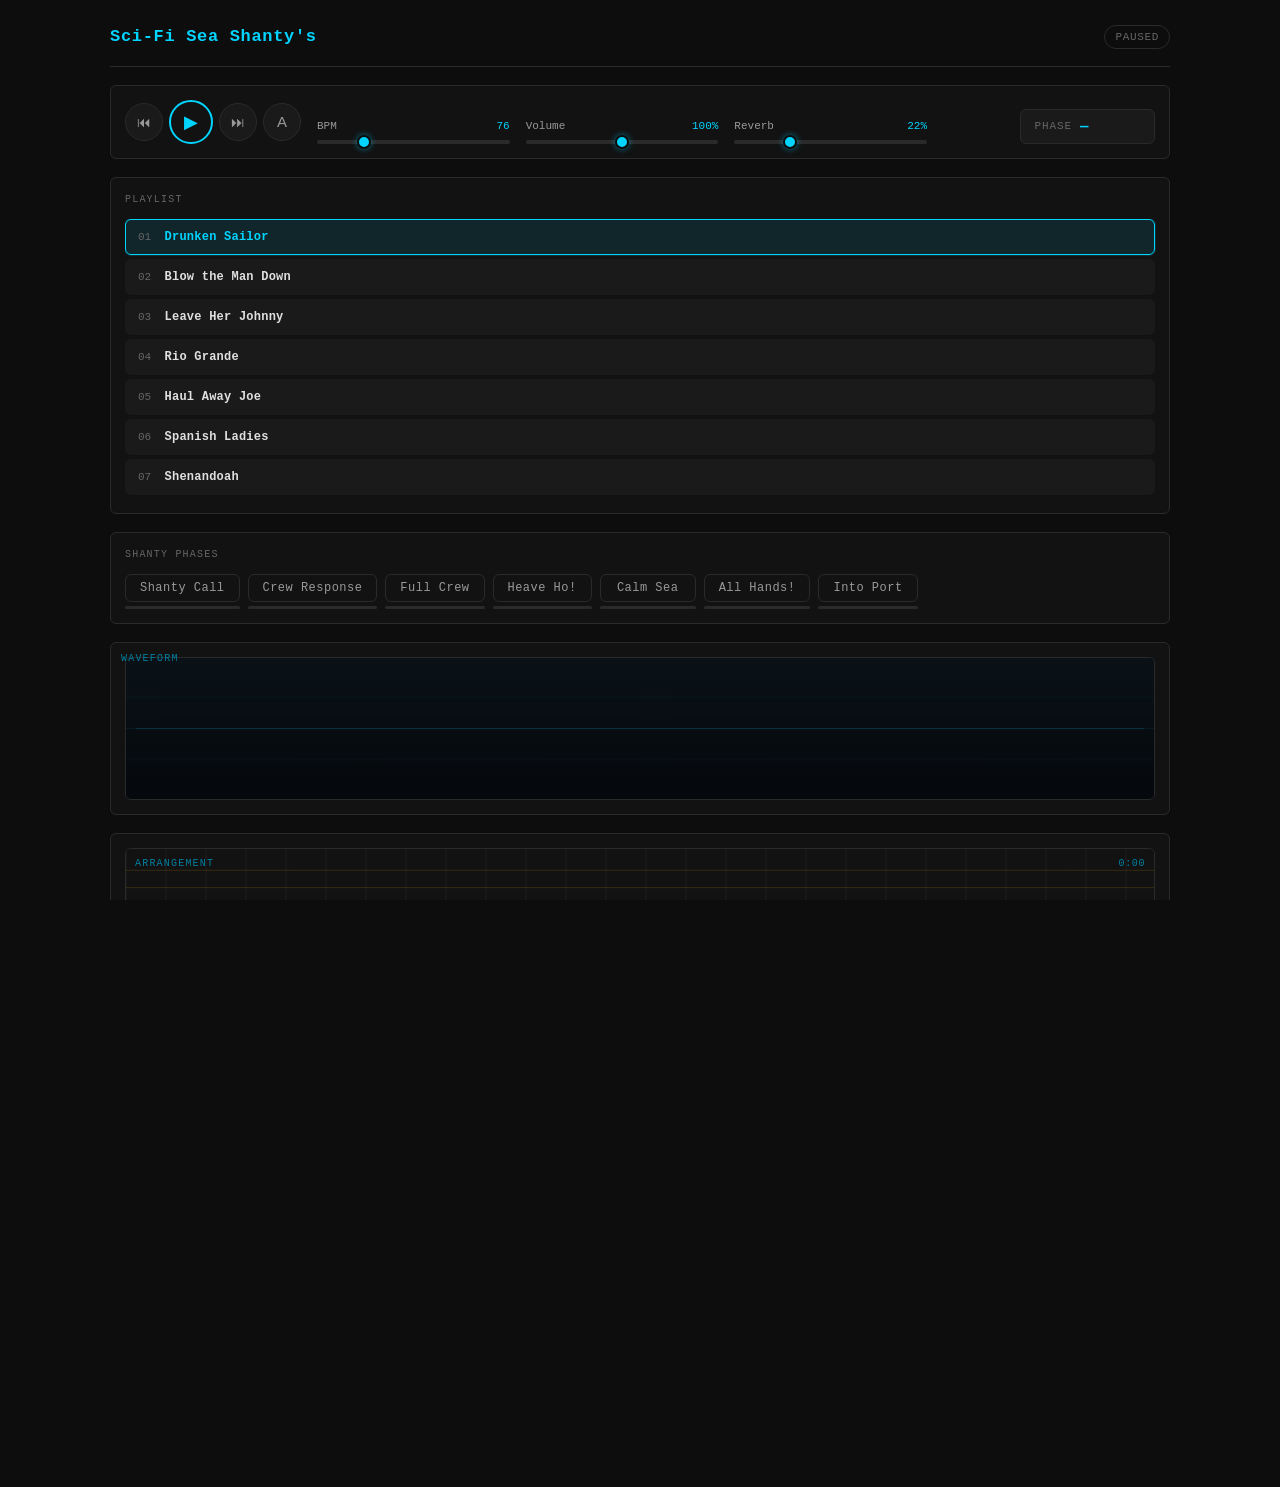
==== index.html @ f9ec39c5 "Fix phase snap, voice formants, isolation delay, hull rumble, remove deck stomp Phase transitions (s" ====
<!DOCTYPE html>
<html lang="en">
<head>
  <meta charset="UTF-8">
  <meta name="viewport" content="width=device-width, initial-scale=1.0">
  <meta name="theme-color" content="#0d0d0d">
  <meta name="apple-mobile-web-app-capable" content="yes">
  <title>Sci-Fi Sea Shanty's</title>
  <style>
    *, *::before, *::after { box-sizing: border-box; margin: 0; padding: 0; }

    :root {
      --waveform-h:   143px;  /* ~25% shorter than prior 190px shared strip */
      --arrangement-h: 179px; /* 75% of prior 238px strip */
      --bg:        #0d0d0d;
      --bg2:       #121212;
      --bg3:       #1a1a1a;
      --bg4:       #222222;
      --border:    #2a2a2a;
      --cyan:      #00d4ff;
      --cyan-dim:  #007fa0;
      --red:       #ff1744;
      --green:     #00e676;
      --amber:     #ffab00;
      --text:      #e0e0e0;
      --text-dim:  #666;
      --text-mid:  #999;
      --radius:    6px;
      --pad:       14px;
    }

    html, body {
      height: 100%;
      background: var(--bg);
      color: var(--text);
      font-family: 'JetBrains Mono', 'Fira Code', 'Cascadia Code', ui-monospace, monospace;
      font-size: 13px;
      line-height: 1.5;
      overflow-x: hidden;
    }

    /* ── Layout ─────────────────────────────────────────────────────────── */
    #app {
      max-width: 1100px;
      margin: 0 auto;
      padding: 24px 20px 60px;
      display: grid;
      gap: 18px;
    }

    /* ── Header ─────────────────────────────────────────────────────────── */
    header {
      display: flex;
      align-items: center;
      gap: 18px;
      border-bottom: 1px solid var(--border);
      padding-bottom: 16px;
    }
    header h1 {
      font-size: 17px;
      font-weight: 600;
      color: var(--cyan);
      letter-spacing: 0.04em;
      flex: 1;
    }
    header h1 span { color: var(--text-dim); font-weight: 400; }

    #status-pill {
      font-size: 11px;
      padding: 3px 10px;
      border-radius: 100px;
      border: 1px solid var(--border);
      color: var(--text-dim);
      letter-spacing: 0.06em;
      text-transform: uppercase;
      transition: all 0.3s;
    }
    #status-pill.playing { border-color: var(--green); color: var(--green); }

    /* ── Panel ───────────────────────────────────────────────────────────── */
    .panel {
      background: var(--bg2);
      border: 1px solid var(--border);
      border-radius: var(--radius);
      padding: var(--pad);
    }
    .panel-title {
      font-size: 10px;
      text-transform: uppercase;
      letter-spacing: 0.12em;
      color: var(--text-dim);
      margin-bottom: 12px;
    }

    /* ── Transport ───────────────────────────────────────────────────────── */
    #transport {
      display: grid;
      grid-template-columns: auto 1fr 1fr 1fr minmax(180px, 1.1fr);
      align-items: end;
      gap: 14px 16px;
    }
    #transport #transport-play-group { align-self: center; }
    #transport #info-row { justify-self: end; min-width: 0; }

    #transport-play-group {
      display: flex;
      align-items: center;
      gap: 6px;
    }
    #btn-prev-shanty,
    #btn-next-shanty {
      width: 38px;
      height: 38px;
      border-radius: 50%;
      border: 1px solid var(--border);
      background: var(--bg3);
      color: var(--text-mid);
      font-size: 14px;
      line-height: 1;
      cursor: pointer;
      display: flex;
      align-items: center;
      justify-content: center;
      transition: background 0.15s, border-color 0.15s, color 0.15s, transform 0.1s;
      flex-shrink: 0;
    }
    #btn-prev-shanty:hover,
    #btn-next-shanty:hover {
      border-color: var(--cyan-dim);
      color: var(--cyan);
      background: rgba(0,212,255,0.08);
    }
    #btn-prev-shanty:active,
    #btn-next-shanty:active { transform: scale(0.93); }
    #btn-prev-shanty:disabled,
    #btn-next-shanty:disabled {
      opacity: 0.35;
      cursor: not-allowed;
      pointer-events: none;
    }
    #btn-acapella {
      width: 38px;
      height: 38px;
      border-radius: 50%;
      border: 1px solid var(--border);
      background: var(--bg3);
      color: var(--text-mid);
      font-size: 15px;
      line-height: 1;
      cursor: pointer;
      display: flex;
      align-items: center;
      justify-content: center;
      transition: background 0.15s, border-color 0.15s, color 0.15s, transform 0.1s;
      flex-shrink: 0;
    }
    #btn-acapella:hover {
      border-color: var(--cyan-dim);
      color: var(--cyan);
      background: rgba(0,212,255,0.08);
    }
    #btn-acapella:active { transform: scale(0.93); }
    #btn-acapella.active {
      border-color: var(--amber);
      color: var(--amber);
      background: rgba(255, 171, 0, 0.12);
      box-shadow: 0 0 8px rgba(255, 171, 0, 0.15);
    }
    #btn-play {
      width: 44px;
      height: 44px;
      border-radius: 50%;
      border: 2px solid var(--cyan);
      background: transparent;
      color: var(--cyan);
      font-size: 18px;
      cursor: pointer;
      display: flex;
      align-items: center;
      justify-content: center;
      transition: background 0.15s, transform 0.1s;
      flex-shrink: 0;
    }
    #btn-play:hover { background: rgba(0,212,255,0.12); }
    #btn-play:active { transform: scale(0.93); }
    #btn-play.playing { border-color: var(--red); color: var(--red); }
    #btn-play.playing:hover { background: rgba(255,23,68,0.12); }

    /* ── Sliders ─────────────────────────────────────────────────────────── */
    .ctrl {
      display: flex;
      flex-direction: column;
      gap: 5px;
    }
    .ctrl-label {
      display: flex;
      justify-content: space-between;
      font-size: 11px;
      color: var(--text-mid);
    }
    .ctrl-label span:last-child { color: var(--cyan); font-variant-numeric: tabular-nums; }
    #vol-display.boost { color: var(--amber); }

    input[type=range] {
      -webkit-appearance: none;
      appearance: none;
      width: 100%;
      height: 4px;
      border-radius: 2px;
      background: var(--border);
      outline: none;
      cursor: pointer;
    }
    input[type=range]::-webkit-slider-thumb {
      -webkit-appearance: none;
      appearance: none;
      width: 14px; height: 14px;
      border-radius: 50%;
      background: var(--cyan);
      border: 2px solid var(--bg);
      box-shadow: 0 0 6px rgba(0,212,255,0.5);
      transition: transform 0.1s;
    }
    input[type=range]::-webkit-slider-thumb:hover { transform: scale(1.2); }
    input[type=range].layer-slider::-webkit-slider-thumb { background: var(--layer-color); box-shadow: 0 0 4px rgba(255,171,0,0.22); }
    input[type=range].layer-slider.muted::-webkit-slider-thumb { background: var(--text-dim); box-shadow: none; }

    /* ── Phase timeline ──────────────────────────────────────────────────── */
    #phase-row {
      display: flex;
      gap: 8px;
      flex-wrap: wrap;
    }
    .phase-item {
      display: flex;
      flex-direction: column;
      gap: 4px;
      min-width: 96px;
    }
    .phase-item-head {
      display: flex;
      align-items: stretch;
      gap: 0;
      min-width: 0;
    }
    .phase-item-head .phase-btn {
      flex: 1;
      min-width: 0;
      border-radius: var(--radius) 0 0 var(--radius);
      border-right: none;
    }
    .phase-item-head .phase-remove {
      flex: 0 0 0;
      align-self: stretch;
      border: 1px solid var(--border);
      border-radius: 0 var(--radius) var(--radius) 0;
      background: var(--bg3);
      color: var(--text-dim);
      font-size: 16px;
      line-height: 1;
      cursor: pointer;
      padding: 0;
      font-family: inherit;
      opacity: 0;
      width: 0;
      min-width: 0;
      overflow: hidden;
      border-width: 0;
      pointer-events: none;
      transition: opacity 0.12s ease, color 0.15s, background 0.15s, border-color 0.15s;
    }
    .phase-item:hover .phase-item-head .phase-remove {
      flex: 0 0 24px;
      opacity: 1;
      width: 24px;
      min-width: 24px;
      border-width: 1px;
      pointer-events: auto;
    }
    .phase-item:not(:hover) .phase-item-head .phase-btn {
      border-radius: var(--radius);
      border-right: 1px solid var(--border);
    }
    .phase-item:hover .phase-item-head .phase-btn {
      border-radius: var(--radius) 0 0 var(--radius);
      border-right: none;
    }
    .phase-item-head .phase-remove:hover {
      color: var(--red);
      border-color: rgba(255, 23, 68, 0.45);
      background: rgba(255, 23, 68, 0.08);
    }
    .phase-btn {
      padding: 6px 14px;
      border-radius: var(--radius);
      border: 1px solid var(--border);
      background: transparent;
      color: var(--text-mid);
      font-family: inherit;
      font-size: 12px;
      cursor: pointer;
      transition: all 0.2s;
      letter-spacing: 0.04em;
    }
    .phase-btn:hover { border-color: var(--cyan-dim); color: var(--cyan); }
    .phase-btn.active {
      border-color: var(--cyan);
      background: rgba(0,212,255,0.1);
      color: var(--cyan);
      box-shadow: 0 0 10px rgba(0,212,255,0.15);
    }
    .phase-progress {
      height: 3px;
      border-radius: 999px;
      background: var(--border);
      overflow: hidden;
    }
    .phase-progress-fill {
      height: 100%;
      width: 0%;
      background: var(--cyan);
      transition: width 0.12s linear;
    }
    /* ── Playlist ───────────────────────────────────────────────────────── */
    .playlist-list {
      display: flex;
      flex-direction: column;
      gap: 4px;
      max-height: 280px;
      overflow-y: auto;
      padding-right: 4px;
      margin: 0 -4px 0 0;
    }
    .playlist-list::-webkit-scrollbar { width: 6px; }
    .playlist-list::-webkit-scrollbar-thumb {
      background: var(--border);
      border-radius: 3px;
    }
    .playlist-item {
      display: flex;
      align-items: flex-start;
      gap: 10px;
      width: 100%;
      text-align: left;
      padding: 10px 12px;
      border-radius: var(--radius);
      border: 1px solid transparent;
      background: var(--bg3);
      color: var(--text);
      font-family: inherit;
      font-size: 12px;
      cursor: pointer;
      transition: border-color 0.15s, background 0.15s;
    }
    .playlist-item:hover {
      border-color: var(--cyan-dim);
      background: rgba(0, 212, 255, 0.06);
    }
    .playlist-item.active {
      border-color: var(--cyan);
      background: rgba(0, 212, 255, 0.1);
      box-shadow: 0 0 0 1px rgba(0, 212, 255, 0.15);
    }
    .playlist-item-index {
      flex: 0 0 1.5em;
      color: var(--text-dim);
      font-variant-numeric: tabular-nums;
      font-size: 11px;
      padding-top: 1px;
    }
    .playlist-item-body { min-width: 0; flex: 1; }
    .playlist-item-title {
      font-weight: 600;
      color: var(--text);
      letter-spacing: 0.02em;
    }
    .playlist-item.active .playlist-item-title { color: var(--cyan); }
    .playlist-item-desc {
      font-size: 10px;
      color: var(--text-dim);
      line-height: 1.35;
      margin-top: 3px;
      display: -webkit-box;
      -webkit-line-clamp: 2;
      -webkit-box-orient: vertical;
      overflow: hidden;
    }
    /* ── Phase readout + Synthesize ───────────────────────────────────────── */
    #info-row {
      display: flex;
      gap: 18px;
      align-items: center;
    }
    .info-chip {
      background: var(--bg3);
      border: 1px solid var(--border);
      border-radius: var(--radius);
      padding: 6px 14px;
      display: flex;
      align-items: center;
      gap: 8px;
    }
    .info-chip .info-key { color: var(--text-dim); font-size: 11px; text-transform: uppercase; letter-spacing: 0.08em; }
    .info-chip .info-val { color: var(--cyan); font-size: 14px; font-weight: 600; min-width: 60px; }
    .phase-btn-placeholder {
      opacity: 0.55;
      cursor: not-allowed;
      border-style: dashed !important;
    }

    /* ── Oscilloscope + Arrangement (label style; heights split) ───────────── */
    #scope-wrap,
    #arrangement-wrap {
      position: relative;
    }
    #scope {
      width: 100%;
      height: var(--waveform-h);
      display: block;
      border-radius: var(--radius);
      background: radial-gradient(ellipse 120% 80% at 50% 100%, #0a1418 0%, #060a0c 55%);
      border: 1px solid var(--border);
    }
    .viz-label {
      position: absolute;
      top: 8px;
      left: 10px;
      z-index: 1;
      font-size: 10px;
      text-transform: uppercase;
      letter-spacing: 0.12em;
      color: var(--cyan-dim);
      pointer-events: none;
    }
    .viz-label-row {
      left: 10px;
      right: 10px;
      display: flex;
      justify-content: space-between;
      align-items: baseline;
      gap: 8px;
    }
    .viz-time-span {
      text-transform: none;
      letter-spacing: 0.06em;
      font-variant-numeric: tabular-nums;
      white-space: nowrap;
    }

    .arrangement-live-wrap {
      display: block;
      overflow: hidden;
    }
    .arrangement-live-canvas-wrap {
      height: var(--arrangement-h);
      min-width: 0;
      border-radius: var(--radius);
      border: 1px solid var(--border);
      background: var(--bg2);
      overflow: hidden;
    }
    #arrangement-canvas {
      display: block;
      width: 100%;
      height: 100%;
      vertical-align: top;
    }

    /* ── Layer mixer (flat list, logical hierarchy order) ──────────────────── */
    #mixer-layers {
      display: grid;
      grid-template-columns: repeat(auto-fill, minmax(180px, 1fr));
      gap: 10px;
    }
    .layer-ctrl {
      --layer-color: var(--amber);
      background: var(--bg3);
      border: 1px solid var(--border);
      border-radius: var(--radius);
      padding: 10px 12px;
      display: flex;
      flex-direction: column;
      gap: 7px;
    }
    .layer-ctrl.inactive-phase {
      opacity: 0.68;
    }
    .layer-ctrl.inactive-toggle {
      border-color: #3a2f2f;
      box-shadow: none;
    }
    .layer-ctrl .layer-header {
      display: flex;
      justify-content: space-between;
      align-items: center;
    }
    .layer-name {
      font-size: 11px;
      font-weight: 600;
      letter-spacing: 0.06em;
      text-transform: uppercase;
      color: var(--layer-color);
    }
    .layer-val {
      font-size: 11px;
      color: var(--layer-color);
      font-variant-numeric: tabular-nums;
      min-width: 28px;
      text-align: right;
    }
    .layer-val.muted { color: var(--text-dim); }
    .layer-desc {
      font-size: 10px;
      color: var(--text-dim);
    }
    .layer-chords {
      font-size: 9px;
      color: var(--text-mid);
      letter-spacing: 0.04em;
      line-height: 1.35;
    }
    .layer-chords .layer-chords-label {
      color: var(--text-dim);
      text-transform: uppercase;
      letter-spacing: 0.08em;
      margin-right: 4px;
    }
    .active-wrap {
      display: inline-flex;
      align-items: center;
      gap: 4px;
      font-size: 9px;
      color: var(--text-dim);
      letter-spacing: 0.06em;
      text-transform: uppercase;
    }
    .active-wrap input {
      accent-color: var(--amber);
      width: 11px;
      height: 11px;
      cursor: pointer;
    }
    .layer-solo-btn {
      background: none;
      border: 1px solid var(--border);
      border-radius: 3px;
      color: var(--text-dim);
      font-size: 9px;
      font-weight: 700;
      font-family: inherit;
      width: 22px;
      height: 20px;
      padding: 0;
      line-height: 1;
      cursor: pointer;
      transition: border-color 0.15s, color 0.15s, background 0.15s;
    }
    .layer-solo-btn:hover {
      border-color: var(--cyan-dim);
      color: var(--cyan);
    }
    .layer-solo-btn.active {
      border-color: var(--cyan);
      color: var(--cyan);
      background: rgba(0, 212, 255, 0.12);
      box-shadow: 0 0 8px rgba(0, 212, 255, 0.2);
    }
    .layer-edit-btn {
      background: none;
      border: 1px solid var(--border);
      border-radius: 3px;
      color: var(--text-dim);
      font-size: 9px;
      font-weight: 600;
      font-family: inherit;
      padding: 2px 8px;
      cursor: pointer;
      letter-spacing: 0.05em;
      text-transform: uppercase;
      transition: border-color 0.15s, color 0.15s, background 0.15s;
    }
    .layer-edit-btn:hover {
      border-color: var(--amber);
      color: var(--amber);
    }
    .layer-edit-btn.active {
      border-color: var(--amber);
      color: var(--amber);
      background: rgba(255, 171, 0, 0.12);
      box-shadow: 0 0 8px rgba(255, 171, 0, 0.15);
    }
    .layer-ctrl.is-solo-muted {
      opacity: 0.55;
    }
    .layer-ctrl.is-soloed {
      box-shadow: 0 0 0 1px rgba(0, 212, 255, 0.35);
    }
    .layer-ctrl.is-edit-focus {
      box-shadow: 0 0 0 1px rgba(255, 171, 0, 0.45);
    }

    /* ── Footer note ─────────────────────────────────────────────────────── */
    footer {
      text-align: center;
      font-size: 11px;
      color: var(--text-dim);
      padding-top: 8px;
    }
    footer a { color: var(--cyan-dim); text-decoration: none; }
    footer a:hover { color: var(--cyan); }

    @media (max-width: 640px) {
      #transport {
        grid-template-columns: 1fr 1fr;
        grid-template-rows: auto;
        gap: 12px;
      }
      #transport #info-row { justify-self: stretch; }
      #transport #transport-play-group { justify-self: start; }
    }
  </style>
</head>
<body>
<!-- Keeps the OS media session / audio route active on some mobile browsers when the screen locks -->
<audio id="media-keepalive" loop playsinline preload="auto" aria-hidden="true"
  src="[data-uri]"></audio>
<div id="app">

  <!-- ── Header ──────────────────────────────────────────────────────────── -->
  <header>
    <h1>Sci-Fi Sea Shanty's</h1>
    <div id="status-pill">paused</div>
  </header>

  <!-- ── Transport ───────────────────────────────────────────────────────── -->
  <div class="panel">
    <div id="transport">
      <div id="transport-play-group">
        <button type="button" id="btn-prev-shanty" title="Previous shanty" aria-label="Previous shanty">⏮</button>
        <button id="btn-play" title="Play / Pause" aria-label="Play or pause">▶</button>
        <button type="button" id="btn-next-shanty" title="Next shanty" aria-label="Next shanty">⏭</button>
        <button type="button" id="btn-acapella" title="Acapella mode — voices only" aria-label="Toggle acapella mode">A</button>
      </div>

      <div class="ctrl" id="bpm-ctrl">
        <div class="ctrl-label"><span>BPM</span><span id="bpm-display">76</span></div>
        <input type="range" id="bpm-slider" min="40" max="200" value="76" step="1">
      </div>

      <div class="ctrl" id="vol-ctrl">
        <div class="ctrl-label"><span>Volume</span><span id="vol-display">100%</span></div>
        <input type="range" id="vol-slider" min="0" max="200" value="100" step="1">
      </div>

      <div class="ctrl" id="rev-ctrl">
        <div class="ctrl-label"><span>Reverb</span><span id="rev-display">22%</span></div>
        <input type="range" id="rev-slider" min="0" max="80" value="22" step="1">
      </div>

      <div id="info-row">
        <div class="info-chip">
          <span class="info-key">Phase</span>
          <span class="info-val" id="phase-val">—</span>
        </div>
      </div>

    </div>
  </div>

  <!-- ── Playlist ────────────────────────────────────────────────────────── -->
  <div class="panel" id="playlist-panel">
    <div class="panel-title">Playlist</div>
    <div id="playlist-list" class="playlist-list" role="list" aria-label="Sea shanty playlist"></div>
  </div>

  <!-- ── Phase Timeline ──────────────────────────────────────────────────── -->
  <div class="panel">
    <div class="panel-title">Shanty Phases</div>
    <div id="phase-row"></div>
  </div>

  <!-- ── Oscilloscope ────────────────────────────────────────────────────── -->
  <div class="panel" id="scope-wrap">
    <canvas id="scope"></canvas>
    <div id="scope-label" class="viz-label">Waveform</div>
  </div>

  <!-- ── Arrangement (live per-layer RMS) ─────────────────────────────────── -->
  <div class="panel" id="arrangement-panel" aria-label="Layer activity">
    <div id="arrangement-wrap">
      <div class="arrangement-live-wrap">
        <div class="arrangement-live-canvas-wrap">
          <canvas id="arrangement-canvas" width="300" height="54"></canvas>
        </div>
      </div>
      <div id="arrangement-label" class="viz-label viz-label-row">
        <span>Arrangement</span>
        <span id="arrangement-time-span" class="viz-time-span" title=""></span>
      </div>
    </div>
  </div>

  <!-- ── Layer Mixer ─────────────────────────────────────────────────────── -->
  <div class="panel">
    <div class="panel-title">Crew & Instruments — mix levels per song phase</div>
    <div id="mixer-layers"></div>
  </div>

  <footer>
    <a href="https://github.com/TomGarske/ProceduralMusicStudio" target="_blank">GitHub</a>
    &nbsp;·&nbsp; 76 BPM · Sci-Fi Sea Shanty's · Web Audio API
  </footer>

</div>

<script src="music_engine_web.js"></script>
<script src="arrangement_live.js"></script>
<script>
// ── Layer definitions (order = rhythm → low end → harmony → melody → texture) ─
const LAYERS = [
  { id:'thump',     label:'Fist Thump',     desc:'Knuckle-on-barrel strike on beats 1 & 3', default:50 },
  { id:'sub',       label:'Hull Rumble',    desc:'Low drone foundation', default:50 },
  { id:'bass',      label:'Bass Line',      desc:'Root-following bass', default:50 },
  { id:'piano',     label:'Concertina Chords', desc:'Chord stabs on the downbeat', default:50 },
  { id:'pad',       label:'Squeezebox Drone', desc:'Sustained bellows drone with vibrato', default:50 },
  { id:'drone',     label:'Hurdy Drone',    desc:'Held root & fifth (hauling phases)', default:50 },
  { id:'arp',       label:'Fiddle Melody',  desc:'Reedy melodic pattern', default:50 },
  { id:'echo',      label:'Fiddle Echo',    desc:'Delayed fiddle copy for width', default:50 },
  { id:'shim',      label:'Ship\'s Bell',   desc:'Bell ring accent on downbeats', default:50 },
  { id:'voices',    label:'Crew Chorus',    desc:'Chanting crew with vowel formants', default:50 },
];
/** Layers that follow the phase chord progression (shown in the mixer). */
const CHORD_LAYER_IDS = ['piano', 'bass', 'voices'];

/** Fallback phase labels if engine is not ready yet */
const ALL_SCRIPTED_PHASES = [
  { id: 'shanty_call', label: 'Shanty Call' },
  { id: 'shanty_response', label: 'Crew Response' },
  { id: 'full_crew', label: 'Full Crew' },
  { id: 'heave_ho', label: 'Heave Ho!' },
  { id: 'calm_sea', label: 'Calm Sea' },
  { id: 'all_hands', label: 'All Hands!' },
  { id: 'port', label: 'Into Port' },
];
let presetManifestList = [];
let activePresetJson = null;
let progressEls = {};
function refreshProgressEls() {
  progressEls = Object.fromEntries(
    Array.from(document.querySelectorAll('.phase-progress-fill')).map(el => [el.dataset.progress, el])
  );
}
function renderPhaseRow() {
  const row = document.getElementById('phase-row');
  if (!row) return;
  const list = engine?.getPhases?.() ?? ALL_SCRIPTED_PHASES;
  const canRemove = list.length > 1;
  row.innerHTML = '';
  list.forEach(p => {
    const item = document.createElement('div');
    item.className = 'phase-item';
    item.dataset.phase = p.id;
    if (canRemove) {
      item.innerHTML = `
        <div class="phase-item-head">
          <button type="button" class="phase-btn" data-phase="${p.id}">${p.label}</button>
          <button type="button" class="phase-remove" data-phase="${p.id}" title="Remove phase from song" aria-label="Remove ${p.label}">×</button>
        </div>
        <div class="phase-progress"><div class="phase-progress-fill" data-progress="${p.id}"></div></div>
      `;
    } else {
      item.innerHTML = `
        <button type="button" class="phase-btn" data-phase="${p.id}">${p.label}</button>
        <div class="phase-progress"><div class="phase-progress-fill" data-progress="${p.id}"></div></div>
      `;
    }
    row.appendChild(item);
  });
  const placeholder = document.createElement('div');
  placeholder.className = 'phase-item';
  // Placeholder removed — no longer needed without novel mode
  refreshProgressEls();
}
/** Layer slider 0–200 → multiplier 0–2× phase level (must match engine `setLayer` max). */
const LAYER_SLIDER_MAX = 200;
const LAYER_MULT_MAX = 2;

// ── Engine boot ──────────────────────────────────────────────────────────
let engine = null;
let scopeRaf = null;
const layerActive = {};  // active/inactive state per layer
let soloLayerId = null;  // null = all layers audible per mixer; else only this id is heard
let arrangementFocusLayerId = null;  // set by Edit: solo + highlight card + arrangement shows only this layer

function syncArrangementVizFocus() {
  if (window.ArrangementLive && typeof ArrangementLive.setFocusLayer === 'function') {
    ArrangementLive.setFocusLayer(arrangementFocusLayerId);
  }
}

const mediaKeepalive = document.getElementById('media-keepalive');

// ── iOS background audio helper ──────────────────────────────────────────
// Pipes the engine's Web Audio output through the <audio> element so iOS
// keeps the audio session alive when the page is backgrounded.
function startKeepalive() {
  try {
    const stream = engine?.getMediaStream?.();
    if (stream) {
      mediaKeepalive.srcObject = stream;
    }
    mediaKeepalive.volume = 0.01;
    mediaKeepalive.play().catch(() => {});
  } catch (_) {}
}
function stopKeepalive() {
  try {
    mediaKeepalive.pause();
    mediaKeepalive.srcObject = null;
  } catch (_) {}
}

function updateChordLayerLabels() {
  const seq = engine?.getState?.()?.chordSeq;
  const inner = seq && seq.length
    ? `<span class="layer-chords-label">Chords</span><span>${seq.join(' · ')}</span>`
    : `<span class="layer-chords-label">Chords</span><span>—</span>`;
  CHORD_LAYER_IDS.forEach(id => {
    const el = document.getElementById(`chords-${id}`);
    if (el) el.innerHTML = inner;
  });
}

async function bootEngine() {
  if (engine) return;
  if (!activePresetJson && presetManifestList.length) {
    try {
      const r = await fetch('presets/' + presetManifestList[0].file);
      activePresetJson = await r.json();
    } catch (e) {
      console.warn('Could not load preset file; using engine default.', e);
    }
  }
  const opts = activePresetJson ? { preset: activePresetJson } : {};
  engine = ProceduralMusic.create(opts);
  window.__PROC_ENGINE = engine;
  engine.setKey(activePresetJson?.defaults?.key ?? 'Gm');
  engine.setPhaseLoop(null);

  // Wire events
  // Cache DOM refs once — avoid querySelectorAll on every phase change
  const phaseValEl = document.getElementById('phase-val');
  let cachedPhaseBtns = Array.from(document.querySelectorAll('.phase-btn'));
  const origRenderPhaseRow = renderPhaseRow;
  renderPhaseRow = function() {
    origRenderPhaseRow();
    cachedPhaseBtns = Array.from(document.querySelectorAll('.phase-btn'));
  };

  let phaseRafPending = false;
  let lastPhaseEvent = null;
  engine.on('phase', (data) => {
    lastPhaseEvent = data;
    if (!phaseRafPending) {
      phaseRafPending = true;
      requestAnimationFrame(() => {
        phaseRafPending = false;
        if (!lastPhaseEvent) return;
        const { id, label } = lastPhaseEvent;
        phaseValEl.textContent = label;
        for (let i = 0; i < cachedPhaseBtns.length; i++) {
          cachedPhaseBtns[i].classList.toggle('active', cachedPhaseBtns[i].dataset.phase === id);
        }
        updateLayerDisplayFromState(engine.getState());
        updateChordLayerLabels();
      });
    }
  });

  // Throttle MediaMetadata — at most once per 2s (allocations are expensive)
  let lastMediaMetaUpdate = 0;
  engine.on('phase', ({ id, label }) => {
    const now = performance.now();
    if (now - lastMediaMetaUpdate < 2000) return;
    lastMediaMetaUpdate = now;
    if ('mediaSession' in navigator && activePresetJson) {
      try {
        const bpm = engine?.getState?.()?.bpm;
        navigator.mediaSession.metadata = new MediaMetadata({
          title: bpm ? `${Math.round(bpm)} BPM · ${activePresetJson.name || "Sci-Fi Sea Shanty's"}` : (activePresetJson.name || "Sci-Fi Sea Shanty's"),
          artist: label || 'Sci-Fi Sea Shanty\'s',
          album: "Sci-Fi Sea Shanty's",
        });
      } catch (_) {}
    }
  });

  let beatRafPending = false;
  let lastBeatData = null;
  engine.on('beat', (data) => {
    lastBeatData = data;
    if (!beatRafPending) {
      beatRafPending = true;
      requestAnimationFrame(() => {
        beatRafPending = false;
        if (!lastBeatData) return;
        const { phase, phaseProgress } = lastBeatData;
        const keys = Object.keys(progressEls);
        for (let i = 0; i < keys.length; i++) {
          progressEls[keys[i]].style.width = keys[i] === phase ? `${Math.round((phaseProgress || 0) * 100)}%` : '0%';
        }
      });
    }
  });

  // Sync sliders to the loaded preset's defaults, then push to engine
  const presetBpm = activePresetJson?.defaults?.bpm ?? 76;
  const presetRev = Math.round((activePresetJson?.defaults?.reverb ?? 0.22) * 100);
  document.getElementById('bpm-slider').value = presetBpm;
  document.getElementById('bpm-display').textContent = Math.round(presetBpm);
  document.getElementById('rev-slider').value = presetRev;
  document.getElementById('rev-display').textContent = presetRev + '%';
  engine.setVolume(parseFloat(document.getElementById('vol-slider').value) / 100);
  engine.setReverb(presetRev / 100);
  engine.setBPM(presetBpm);
  updateLayerDisplayFromState(engine.getState());
  syncAllLayersToEngine();
  updateChordLayerLabels();

  renderPhaseRow();
  updateMediaSessionPlaybackState();
  updateMediaSessionMetadata();

  // Start oscilloscope
  startScope();
}

// ── Play / Pause ──────────────────────────────────────────────────────────
const btnPlay = document.getElementById('btn-play');
const statusPill = document.getElementById('status-pill');

btnPlay.addEventListener('click', async () => {
  await bootEngine();
  const state = engine.getState();
  if (state.transportActive) {
    engine.stop();
    stopKeepalive();
    btnPlay.classList.remove('playing');
    btnPlay.innerHTML = '▶';
    statusPill.textContent = 'paused';
    statusPill.classList.remove('playing');
    updateMediaSessionPlaybackState();
  } else {
    engine.play();
    startKeepalive();
    btnPlay.classList.add('playing');
    btnPlay.innerHTML = '⏸';
    statusPill.textContent = 'playing';
    statusPill.classList.add('playing');
    updateMediaSessionPlaybackState();
    updateMediaSessionMetadata();
  }
});

// ── Acapella mode ────────────────────────────────────────────────────────────
// Mutes all instrument layers, keeps voices + fist thump for rhythm.
// Boosts reverb for that raw crew-singing-below-deck feel.
let acapellaMode = false;
let acapellaSavedMult = {};   // saved layer multipliers before acapella
let acapellaSavedReverb = 0;
const ACAPELLA_VOICE_LAYERS = new Set(['voices', 'thump']);

const btnAcapella = document.getElementById('btn-acapella');
btnAcapella.addEventListener('click', async () => {
  if (!engine) await bootEngine();
  acapellaMode = !acapellaMode;
  btnAcapella.classList.toggle('active', acapellaMode);
  btnAcapella.title = acapellaMode ? 'Acapella ON — click to restore full mix' : 'Acapella mode — voices only';

  if (acapellaMode) {
    // Save current state
    const state = engine.getState();
    acapellaSavedReverb = state.reverb;
    acapellaSavedMult = { ...state.layers };

    // Mute everything except voice layers; boost voices
    LAYERS.forEach(layer => {
      if (ACAPELLA_VOICE_LAYERS.has(layer.id)) {
        engine.setLayer(layer.id, layer.id === 'voices' ? 1.8 : 1.2);
      } else {
        engine.setLayer(layer.id, 0);
      }
    });
    // Extra reverb for raw room sound
    engine.setReverb(Math.min(0.65, acapellaSavedReverb + 0.25));
    const rev = Math.round(Math.min(0.65, acapellaSavedReverb + 0.25) * 100);
    document.getElementById('rev-slider').value = rev;
    document.getElementById('rev-display').textContent = rev + '%';
  } else {
    // Restore saved multipliers
    for (const [id, mult] of Object.entries(acapellaSavedMult)) {
      engine.setLayer(id, mult);
    }
    engine.setReverb(acapellaSavedReverb);
    const rev = Math.round(acapellaSavedReverb * 100);
    document.getElementById('rev-slider').value = rev;
    document.getElementById('rev-display').textContent = rev + '%';
    // Re-sync sliders to engine state
    syncAllLayersToEngine();
  }
});

// ── Prevent scroll-wheel from changing slider values (causes audio glitches) ──
document.querySelectorAll('input[type=range]').forEach(slider => {
  slider.addEventListener('wheel', e => { e.preventDefault(); }, { passive: false });
});

// ── Transport sliders ─────────────────────────────────────────────────────
document.getElementById('bpm-slider').addEventListener('input', e => {
  const v = parseInt(e.target.value);
  document.getElementById('bpm-display').textContent = v;
  if (engine) engine.setBPM(v);
  updateMediaSessionMetadata();
});

document.getElementById('vol-slider').addEventListener('input', e => {
  const v = parseInt(e.target.value);
  const volDisplay = document.getElementById('vol-display');
  volDisplay.textContent = v > 100 ? `${v}% Boost` : `${v}%`;
  volDisplay.classList.toggle('boost', v > 100);
  if (engine) engine.setVolume(v / 100);
});

document.getElementById('rev-slider').addEventListener('input', e => {
  const v = parseInt(e.target.value);
  document.getElementById('rev-display').textContent = v + '%';
  if (engine) engine.setReverb(v / 100);
});

// ── Phase row: select phase, remove (×), restore strip ───────────────────
document.getElementById('phase-row').addEventListener('click', async e => {
  const rm = e.target.closest('.phase-remove');
  if (rm) {
    e.preventDefault();
    e.stopPropagation();
    const id = rm.dataset.phase;
    await bootEngine();
    if (engine.removePhase(id)) {
      renderPhaseRow();
    }
    return;
  }
  const btn = e.target.closest('.phase-btn');
  if (!btn || btn.disabled) return;
  await bootEngine();
  const selectedPhase = btn.dataset.phase;
  if (!engine.getState().transportActive) {
    engine.play();
    startKeepalive();
    btnPlay.classList.add('playing');
    btnPlay.innerHTML = '⏸';
    statusPill.textContent = 'playing';
    statusPill.classList.add('playing');
  }
  engine.seekToPhase(selectedPhase);
});

// ── Layer mixer (flat list, hierarchy order) ───────────────────────────
const mixerLayersEl = document.getElementById('mixer-layers');
function getEffectiveLayerValue(layerId, sliderVal) {
  if (!layerActive[layerId]) return 0;
  if (soloLayerId !== null && layerId !== soloLayerId) return 0;
  return sliderVal;
}
function updateSoloStyles() {
  document.querySelectorAll('.layer-solo-btn').forEach(btn => {
    const id = btn.dataset.layer;
    btn.classList.toggle('active', soloLayerId !== null && soloLayerId === id);
  });
  document.querySelectorAll('.layer-ctrl').forEach(card => {
    const sl = card.querySelector('.layer-slider');
    const id = sl?.dataset?.layer;
    if (!id) return;
    card.classList.toggle('is-soloed', soloLayerId !== null && soloLayerId === id);
    card.classList.toggle('is-solo-muted', soloLayerId !== null && soloLayerId !== id);
  });
}
function updateEditStyles() {
  document.querySelectorAll('.layer-edit-btn').forEach(btn => {
    const id = btn.dataset.layer;
    btn.classList.toggle('active', arrangementFocusLayerId === id);
  });
  document.querySelectorAll('.layer-ctrl').forEach(card => {
    const sl = card.querySelector('.layer-slider');
    const id = sl?.dataset?.layer;
    if (!id) return;
    card.classList.toggle('is-edit-focus', arrangementFocusLayerId === id);
  });
}
function syncLayerToEngine(layerId) {
  if (!engine) return;
  const slider = document.getElementById(`sl-${layerId}`);
  if (!slider) return;
  const desiredVal = parseInt(slider.value, 10) / 100;
  const state = engine.getState();
  const baseVal = state?.phaseLevels?.[layerId] ?? 0;
  const effectiveVal = getEffectiveLayerValue(layerId, desiredVal);
  // Phase base 0: ratio is undefined; use 1 when the layer is active so gains follow the
  // phase once it turns on (otherwise mult stays 0 forever after intro).
  let mult;
  if (baseVal > 0) {
    mult = Math.min(LAYER_MULT_MAX, effectiveVal / baseVal);
  } else {
    mult = effectiveVal > 0 ? 1 : 0;
  }
  engine.setLayer(layerId, mult);
}
function syncAllLayersToEngine() {
  if (!engine) return;
  LAYERS.forEach(layer => syncLayerToEngine(layer.id));
}
const layerDomCache = {};
function cacheLayerDom() {
  LAYERS.forEach(layer => {
    const slider = document.getElementById(`sl-${layer.id}`);
    const valEl = document.getElementById(`lv-${layer.id}`);
    const card = slider?.closest('.layer-ctrl');
    if (slider && valEl && card) {
      layerDomCache[layer.id] = { slider, valEl, card };
    }
  });
}
function updateLayerDisplayFromState(state) {
  if (!state) return;
  const phaseLevels = state.phaseLevels || {};
  for (let i = 0; i < LAYERS.length; i++) {
    const layer = LAYERS[i];
    const cached = layerDomCache[layer.id];
    if (!cached) continue;
    const { slider, valEl, card } = cached;
    const base = phaseLevels[layer.id] ?? 0;
    const effectiveVal = getEffectiveLayerValue(layer.id, base);
    slider.value = Math.round(base * 100);
    valEl.textContent = base.toFixed(2);
    valEl.classList.toggle('muted', effectiveVal === 0);
    slider.classList.toggle('muted', effectiveVal === 0);
    card.classList.toggle('inactive-phase', !layerActive[layer.id]);
  }
}

function buildLayerCard(layer) {
  const card = document.createElement('div');
  card.className = 'layer-ctrl';
  const defaultVal = layer.default ?? 50;
  const chordBlock = CHORD_LAYER_IDS.includes(layer.id)
    ? `<div class="layer-chords" id="chords-${layer.id}"></div>`
    : '';
  card.innerHTML = `
    <div class="layer-header">
      <span class="layer-name">${layer.label}</span>
      <div style="display:flex;align-items:center;gap:4px;flex-wrap:wrap;justify-content:flex-end">
        <span class="layer-val ${defaultVal === 0 ? 'muted' : ''}" id="lv-${layer.id}">${(defaultVal / 100).toFixed(2)}</span>
        <button type="button" class="layer-solo-btn" data-layer="${layer.id}" title="Isolate this layer (solo)">S</button>
        <button type="button" class="layer-edit-btn" data-layer="${layer.id}" title="Solo this layer; arrangement shows only this layer">Edit</button>
        <label class="active-wrap" title="Enable/disable this layer">
          <input type="checkbox" id="active-${layer.id}" data-layer="${layer.id}" checked>
          <span>Active</span>
        </label>
      </div>
    </div>
    <input type="range" class="layer-slider" id="sl-${layer.id}"
           min="0" max="${LAYER_SLIDER_MAX}" value="${defaultVal}" step="1" data-layer="${layer.id}">
    <div class="layer-desc">${layer.desc}</div>
    ${chordBlock}
  `;

  const slider = card.querySelector(`#sl-${layer.id}`);
  const valEl  = card.querySelector(`#lv-${layer.id}`);
  const activeChk = card.querySelector(`#active-${layer.id}`);
  layerActive[layer.id] = true;
  slider.classList.toggle('muted', parseInt(slider.value) === 0);

  slider.addEventListener('wheel', e => { e.preventDefault(); }, { passive: false });
  slider.addEventListener('input', e => {
    const v = parseInt(e.target.value, 10) / 100;
    valEl.textContent = v.toFixed(2);
    syncLayerToEngine(layer.id);
    valEl.classList.toggle('muted', v === 0);
    slider.classList.toggle('muted', v === 0);
  });

  const soloBtn = card.querySelector('.layer-solo-btn');
  soloBtn.addEventListener('click', () => {
    soloLayerId = soloLayerId === layer.id ? null : layer.id;
    if (arrangementFocusLayerId !== null && soloLayerId !== arrangementFocusLayerId) {
      arrangementFocusLayerId = null;
    }
    updateSoloStyles();
    updateEditStyles();
    syncArrangementVizFocus();
    syncAllLayersToEngine();
    updateLayerDisplayFromState(engine?.getState());
  });

  const editBtn = card.querySelector('.layer-edit-btn');
  editBtn.addEventListener('click', () => {
    if (arrangementFocusLayerId === layer.id) {
      arrangementFocusLayerId = null;
      soloLayerId = null;
    } else {
      arrangementFocusLayerId = layer.id;
      soloLayerId = layer.id;
    }
    updateSoloStyles();
    updateEditStyles();
    syncArrangementVizFocus();
    syncAllLayersToEngine();
    updateLayerDisplayFromState(engine?.getState());
  });

  activeChk.addEventListener('change', () => {
    layerActive[layer.id] = activeChk.checked;
    card.classList.toggle('inactive-toggle', !activeChk.checked);
    syncLayerToEngine(layer.id);
    updateLayerDisplayFromState(engine?.getState());
  });
  return card;
}

LAYERS.forEach(layer => {
  mixerLayersEl.appendChild(buildLayerCard(layer));
});
cacheLayerDom();
updateSoloStyles();
updateEditStyles();
updateChordLayerLabels();

if (window.ArrangementLive) {
  ArrangementLive.init(LAYERS.map(l => l.id));
}

// ── Oscilloscope ──────────────────────────────────────────────────────────
const canvas = document.getElementById('scope');
const ctx2d  = canvas.getContext('2d');
let scopeCssW = 0;
let scopeCssH = 0;
let scopeTimeBuf = null;

function resizeCanvas() {
  const dpr = window.devicePixelRatio || 1;
  const rect = canvas.getBoundingClientRect();
  scopeCssW = rect.width;
  scopeCssH = rect.height;
  canvas.width  = rect.width  * dpr;
  canvas.height = rect.height * dpr;
  ctx2d.setTransform(dpr, 0, 0, dpr, 0, 0);
}
resizeCanvas();
window.addEventListener('resize', resizeCanvas);

function drawScope() {
  scopeRaf = requestAnimationFrame(drawScope);

  const W = scopeCssW;
  const H = scopeCssH;
  const pad = 10;
  const mid = H * 0.5;

  const bgGrad = ctx2d.createLinearGradient(0, 0, 0, H);
  bgGrad.addColorStop(0, '#0a1218');
  bgGrad.addColorStop(1, '#05080c');
  ctx2d.fillStyle = bgGrad;
  ctx2d.fillRect(0, 0, W, H);

  ctx2d.strokeStyle = 'rgba(0, 212, 255, 0.07)';
  ctx2d.lineWidth = 1;
  ctx2d.beginPath();
  ctx2d.moveTo(0, mid);
  ctx2d.lineTo(W, mid);
  ctx2d.stroke();
  ctx2d.strokeStyle = 'rgba(0, 212, 255, 0.04)';
  ctx2d.beginPath();
  ctx2d.moveTo(0, H * 0.28);
  ctx2d.lineTo(W, H * 0.28);
  ctx2d.moveTo(0, H * 0.72);
  ctx2d.lineTo(W, H * 0.72);
  ctx2d.stroke();

  if (!engine) {
    ctx2d.strokeStyle = 'rgba(0,212,255,0.12)';
    ctx2d.lineWidth = 1.2;
    ctx2d.beginPath();
    ctx2d.moveTo(pad, mid);
    ctx2d.lineTo(W - pad, mid);
    ctx2d.stroke();
    return;
  }

  const analyser = engine.getAnalyser();
  if (!analyser) return;

  if (!scopeTimeBuf || scopeTimeBuf.length !== analyser.fftSize) {
    scopeTimeBuf = new Float32Array(analyser.fftSize);
  }
  analyser.getFloatTimeDomainData(scopeTimeBuf);
  const buf = scopeTimeBuf;
  const playing = btnPlay.classList.contains('playing');

  const plotW = Math.max(1, W - pad * 2);
  const stride = Math.max(1, Math.floor(buf.length / plotW));
  let peak = 0.0001;
  for (let i = 0; i < buf.length; i += stride) {
    peak = Math.max(peak, Math.abs(buf[i]));
  }
  const gain = Math.min(2.4, 0.42 / peak);

  const pts = [];
  let prev = 0;
  let x = 0;
  for (let i = 0; i < buf.length && x < plotW; i += stride, x++) {
    const sm = prev * 0.28 + buf[i] * 0.72;
    prev = sm;
    const y = mid - sm * gain * (H * 0.4);
    pts.push({ x: pad + x, y });
  }
  if (pts.length < 2) return;

  const fGrad = ctx2d.createLinearGradient(0, 0, 0, H);
  fGrad.addColorStop(0, playing ? 'rgba(0, 212, 255, 0.12)' : 'rgba(0, 212, 255, 0.04)');
  fGrad.addColorStop(1, 'rgba(0, 212, 255, 0)');
  ctx2d.beginPath();
  ctx2d.moveTo(pts[0].x, mid);
  for (let i = 0; i < pts.length; i++) ctx2d.lineTo(pts[i].x, pts[i].y);
  ctx2d.lineTo(pts[pts.length - 1].x, mid);
  ctx2d.closePath();
  ctx2d.fillStyle = fGrad;
  ctx2d.fill();

  ctx2d.beginPath();
  ctx2d.moveTo(pts[0].x, pts[0].y);
  for (let i = 1; i < pts.length; i++) ctx2d.lineTo(pts[i].x, pts[i].y);
  ctx2d.strokeStyle = playing ? 'rgba(0, 230, 255, 0.92)' : 'rgba(0, 212, 255, 0.32)';
  ctx2d.lineWidth = playing ? 1.45 : 1;
  ctx2d.lineJoin = 'round';
  ctx2d.lineCap = 'round';
  ctx2d.shadowBlur = playing ? 5 : 0;
  ctx2d.shadowColor = 'rgba(0, 212, 255, 0.45)';
  ctx2d.stroke();
  ctx2d.shadowBlur = 0;
}

function startScope() {
  if (!scopeRaf) drawScope();
}

// Start idle scope immediately
drawScope();

// ── Keyboard shortcuts ────────────────────────────────────────────────────
document.addEventListener('keydown', async e => {
  if (e.target.tagName === 'INPUT') return;
  if (e.code === 'Space') {
    e.preventDefault();
    btnPlay.click();
  }
  // Number keys 1–9 → Nth active scripted phase
  const idx = parseInt(e.key, 10) - 1;
  if (idx >= 0 && idx < 9) {
    await bootEngine();
    const phases = engine.getPhases();
    if (idx < phases.length) engine.seekToPhase(phases[idx].id);
  }
});

let currentPresetFile = null;

async function initPresets() {
  try {
    const m = await fetch('presets/manifest.json').then(r => r.json());
    presetManifestList = m.presets || [];
    const first = presetManifestList[0];
    if (first) {
      const r = await fetch('presets/' + first.file);
      activePresetJson = await r.json();
      currentPresetFile = first.file;
    }
  } catch (e) {
    console.warn('Preset manifest/load failed; using bundled engine default.', e);
    presetManifestList = [];
  }
}

function renderPlaylist() {
  const list = document.getElementById('playlist-list');
  if (!list) return;
  list.innerHTML = '';
  presetManifestList.forEach((p, i) => {
    const btn = document.createElement('button');
    btn.type = 'button';
    btn.className = 'playlist-item';
    btn.setAttribute('role', 'listitem');
    btn.dataset.file = p.file;
    btn.innerHTML = `
      <span class="playlist-item-index">${String(i + 1).padStart(2, '0')}</span>
      <div class="playlist-item-body">
        <div class="playlist-item-title">${p.name}</div>
      </div>
    `;
    list.appendChild(btn);
  });
}

function renderPlaylistActive() {
  document.querySelectorAll('.playlist-item').forEach(el => {
    el.classList.toggle('active', el.dataset.file === currentPresetFile);
  });
}

function updateSkipButtonsState() {
  const dis = presetManifestList.length < 2;
  const prev = document.getElementById('btn-prev-shanty');
  const next = document.getElementById('btn-next-shanty');
  if (prev) prev.disabled = dis;
  if (next) next.disabled = dis;
}

function updateMediaSessionMetadata() {
  if (!('mediaSession' in navigator)) return;
  try {
    const state = engine?.getState?.();
    const bpm = state?.bpm;
    const phase = state?.phaseLabel || '';
    const name = activePresetJson?.name || "Sci-Fi Sea Shanty's";
    const title = bpm ? `${Math.round(bpm)} BPM · ${name}` : name;
    navigator.mediaSession.metadata = new MediaMetadata({
      title,
      artist: phase || "Sci-Fi Sea Shanty's",
      album: "Sci-Fi Sea Shanty's",
    });
    // Pin the scrubber to current BPM (position = bpm - 40, range 0–160).
    // playbackRate near zero prevents auto-advancing.
    if (bpm) {
      navigator.mediaSession.setPositionState({
        duration: 160,
        position: Math.max(0, Math.min(160, Math.round(bpm) - 40)),
        playbackRate: 0.0001,
      });
    }
  } catch (_) {}
}

function updateMediaSessionPlaybackState() {
  if (!('mediaSession' in navigator)) return;
  try {
    const playing = engine?.getState?.()?.transportActive;
    navigator.mediaSession.playbackState = playing ? 'playing' : 'paused';
  } catch (_) {}
}

function setupMediaSession() {
  if (!('mediaSession' in navigator)) return;
  try {
    navigator.mediaSession.setActionHandler('play', async () => {
      await bootEngine();
      if (!engine.getState().transportActive) {
        engine.play();
        startKeepalive();
        btnPlay.classList.add('playing');
        btnPlay.innerHTML = '⏸';
        statusPill.textContent = 'playing';
        statusPill.classList.add('playing');
      }
      updateMediaSessionPlaybackState();
    });
    navigator.mediaSession.setActionHandler('pause', async () => {
      await bootEngine();
      if (engine.getState().transportActive) {
        engine.stop();
        stopKeepalive();
        btnPlay.classList.remove('playing');
        btnPlay.innerHTML = '▶';
        statusPill.textContent = 'paused';
        statusPill.classList.remove('playing');
      }
      updateMediaSessionPlaybackState();
    });
    navigator.mediaSession.setActionHandler('previoustrack', () => {
      document.getElementById('btn-prev-shanty').click();
    });
    navigator.mediaSession.setActionHandler('nexttrack', () => {
      document.getElementById('btn-next-shanty').click();
    });
    navigator.mediaSession.setActionHandler('stop', async () => {
      await bootEngine();
      if (engine.getState().transportActive) {
        engine.stop();
        stopKeepalive();
        btnPlay.classList.remove('playing');
        btnPlay.innerHTML = '▶';
        statusPill.textContent = 'paused';
        statusPill.classList.remove('playing');
      }
      updateMediaSessionPlaybackState();
    });
    // ── BPM control via lock screen seek buttons (⏪/⏩) ──
    navigator.mediaSession.setActionHandler('seekforward', () => {
      if (!engine) return;
      const newBpm = Math.min(200, Math.round(engine.getState().bpm + 5));
      engine.setBPM(newBpm);
      document.getElementById('bpm-slider').value = newBpm;
      document.getElementById('bpm-display').textContent = newBpm;
      updateMediaSessionMetadata();
    });
    navigator.mediaSession.setActionHandler('seekbackward', () => {
      if (!engine) return;
      const newBpm = Math.max(40, Math.round(engine.getState().bpm - 5));
      engine.setBPM(newBpm);
      document.getElementById('bpm-slider').value = newBpm;
      document.getElementById('bpm-display').textContent = newBpm;
      updateMediaSessionMetadata();
    });
    // ── BPM control via lock screen scrubber drag ──
    navigator.mediaSession.setActionHandler('seekto', (details) => {
      if (!engine || details.seekTime == null) return;
      const newBpm = Math.round(Math.max(40, Math.min(200, 40 + details.seekTime)));
      engine.setBPM(newBpm);
      document.getElementById('bpm-slider').value = newBpm;
      document.getElementById('bpm-display').textContent = newBpm;
      updateMediaSessionMetadata();
    });
  } catch (e) {
    console.warn('Media Session not fully available', e);
  }
}

function getCurrentShantyIndex() {
  return presetManifestList.findIndex(p => p.file === currentPresetFile);
}

async function goToShantyDelta(delta) {
  const n = presetManifestList.length;
  if (n < 2) return;
  const i = getCurrentShantyIndex();
  if (i < 0) return;
  const next = presetManifestList[(i + delta + n) % n];
  await applyShantyFile(next.file);
}

async function applyShantyFile(file) {
  const entry = presetManifestList.find(p => p.file === file);
  if (!entry) return false;
  try {
    const r = await fetch('presets/' + file);
    activePresetJson = await r.json();
    currentPresetFile = file;
    updateLayerLabelsFromPreset(activePresetJson);
    renderPlaylistActive();
    await bootEngine();
    engine.applyPreset(activePresetJson);
    // Reset acapella mode on preset switch
    acapellaMode = false;
    btnAcapella.classList.remove('active');
    const bpm = activePresetJson.defaults?.bpm ?? 76;
    document.getElementById('bpm-slider').value = bpm;
    document.getElementById('bpm-display').textContent = Math.round(bpm);
    const rev = Math.round((activePresetJson.defaults?.reverb ?? 0.22) * 100);
    document.getElementById('rev-slider').value = rev;
    document.getElementById('rev-display').textContent = rev + '%';
    renderPhaseRow();
    engine.play();
    startKeepalive();
    const btnPlayEl = document.getElementById('btn-play');
    const statusPillEl = document.getElementById('status-pill');
    btnPlayEl.classList.add('playing');
    btnPlayEl.innerHTML = '⏸';
    statusPillEl.textContent = 'playing';
    statusPillEl.classList.add('playing');
    updateMediaSessionMetadata();
    updateMediaSessionPlaybackState();
    return true;
  } catch (err) {
    console.error('Failed to load preset', err);
    return false;
  }
}

document.getElementById('btn-next-shanty').addEventListener('click', () => goToShantyDelta(1));
document.getElementById('btn-prev-shanty').addEventListener('click', () => goToShantyDelta(-1));
document.getElementById('playlist-list').addEventListener('click', async e => {
  const item = e.target.closest('.playlist-item');
  if (!item?.dataset?.file) return;
  await applyShantyFile(item.dataset.file);
});

// ── iOS background audio recovery ─────────────────────────────────────────
// When returning from background, iOS may have suspended the AudioContext
// and starved the scheduler. Resume both and re-attach the keepalive stream.
document.addEventListener('visibilitychange', () => {
  if (document.visibilityState === 'visible' && engine?.getState?.()?.playing) {
    engine.resumeAudioContext?.().then(() => startKeepalive()).catch(() => {});
  }
});
window.addEventListener('pageshow', e => {
  if (e.persisted && engine?.getState?.()?.playing) {
    engine.resumeAudioContext?.().then(() => startKeepalive()).catch(() => {});
  }
});
setupMediaSession();

// ── Preset-driven layer labels ────────────────────────────────────────
const DEFAULT_LAYER_LABELS = {};
LAYERS.forEach(l => { DEFAULT_LAYER_LABELS[l.id] = { label: l.label, desc: l.desc }; });

function updateLayerLabelsFromPreset(preset) {
  const labels = preset?.layerLabels || {};
  LAYERS.forEach(layer => {
    const custom = labels[layer.id];
    const lbl = custom?.label || DEFAULT_LAYER_LABELS[layer.id].label;
    const desc = custom?.desc || DEFAULT_LAYER_LABELS[layer.id].desc;
    const card = document.getElementById(`sl-${layer.id}`)?.closest('.layer-ctrl');
    if (!card) return;
    const nameEl = card.querySelector('.layer-name');
    const descEl = card.querySelector('.layer-desc');
    if (nameEl) nameEl.textContent = lbl;
    if (descEl) descEl.textContent = desc;
  });
}

const origBootEngine = bootEngine;
bootEngine = async function() {
  await origBootEngine();
  if (activePresetJson) {
    updateLayerLabelsFromPreset(activePresetJson);
  }
};

initPresets().then(() => {
  renderPhaseRow();
  renderPlaylist();
  updateSkipButtonsState();
  renderPlaylistActive();
  if (activePresetJson) {
    updateLayerLabelsFromPreset(activePresetJson);
  }
});
</script>
</body>
</html>
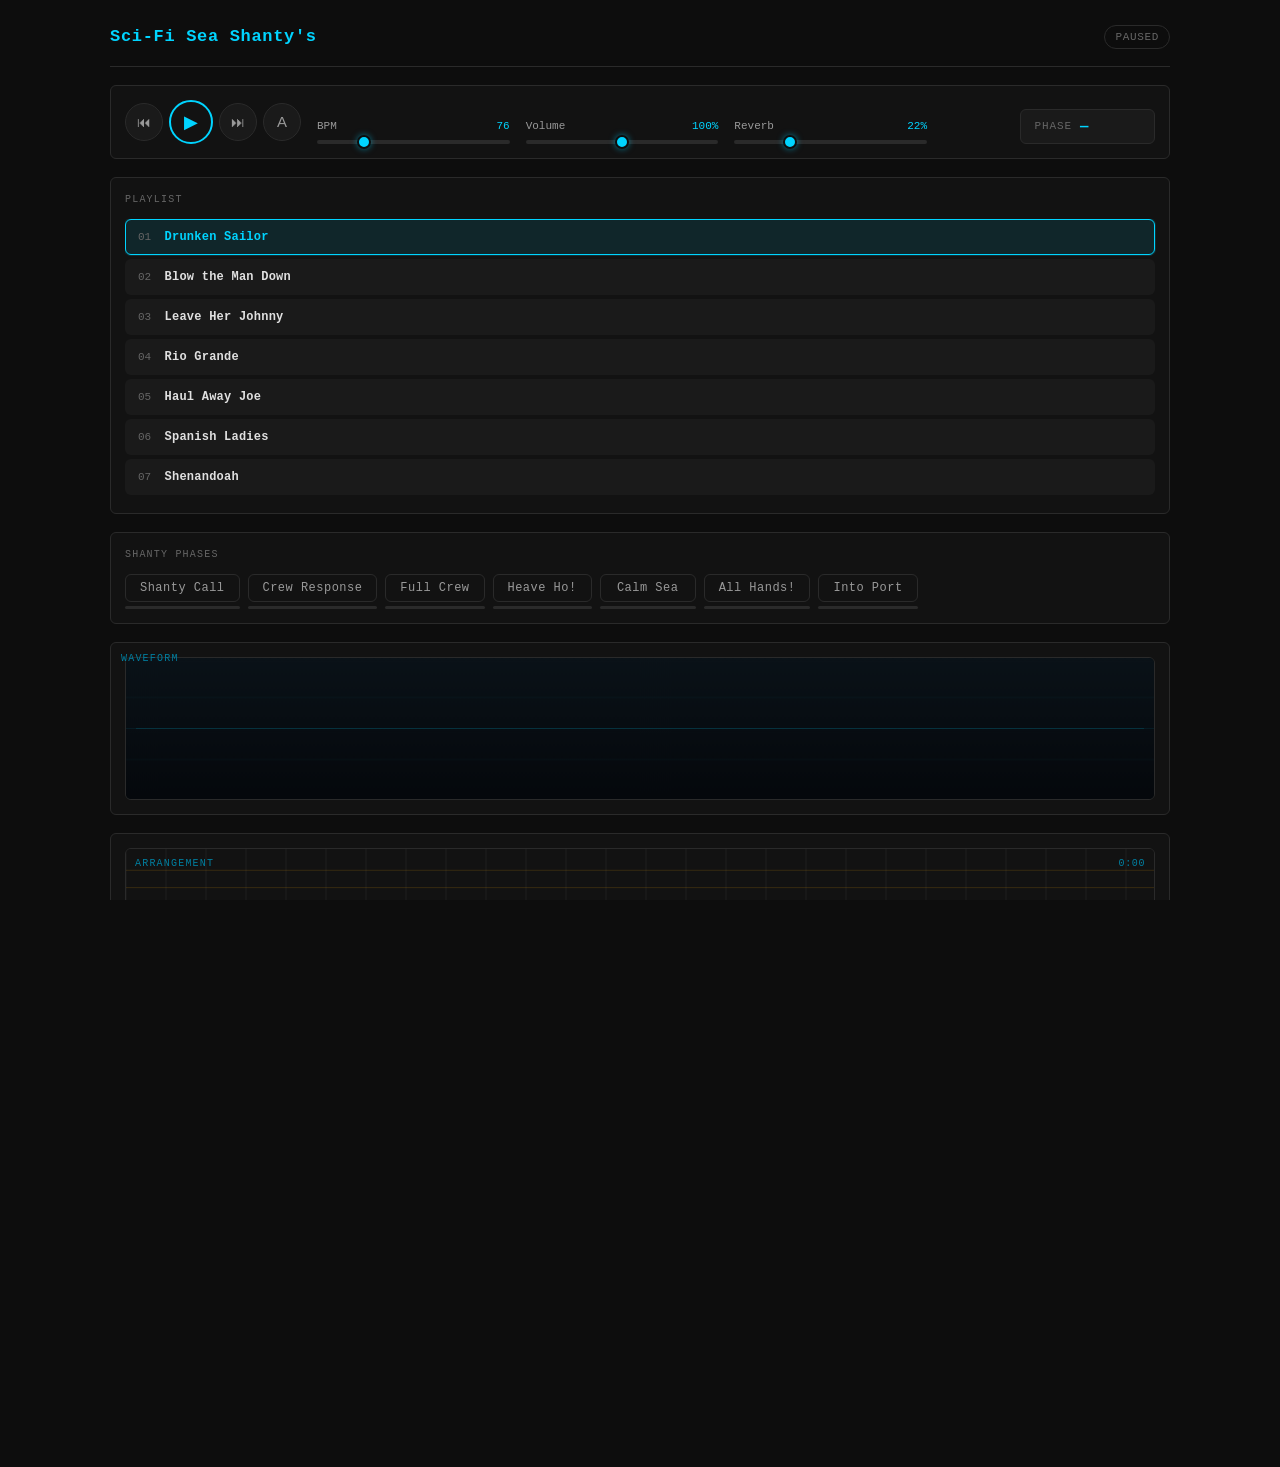
==== commit 51d09462: "Fix layer UI: remove edit button, filter by preset layerIds, show phase-inactive state Co-Authored-B" ====
--- a/index.html
+++ b/index.html
@@ -485,6 +485,9 @@
     .layer-ctrl.inactive-phase {
       opacity: 0.68;
     }
+    .layer-ctrl.phase-inactive {
+      opacity: 0.45;
+    }
     .layer-ctrl.inactive-toggle {
       border-color: #3a2f2f;
       box-shadow: none;
@@ -565,40 +568,12 @@
       background: rgba(0, 212, 255, 0.12);
       box-shadow: 0 0 8px rgba(0, 212, 255, 0.2);
     }
-    .layer-edit-btn {
-      background: none;
-      border: 1px solid var(--border);
-      border-radius: 3px;
-      color: var(--text-dim);
-      font-size: 9px;
-      font-weight: 600;
-      font-family: inherit;
-      padding: 2px 8px;
-      cursor: pointer;
-      letter-spacing: 0.05em;
-      text-transform: uppercase;
-      transition: border-color 0.15s, color 0.15s, background 0.15s;
-    }
-    .layer-edit-btn:hover {
-      border-color: var(--amber);
-      color: var(--amber);
-    }
-    .layer-edit-btn.active {
-      border-color: var(--amber);
-      color: var(--amber);
-      background: rgba(255, 171, 0, 0.12);
-      box-shadow: 0 0 8px rgba(255, 171, 0, 0.15);
-    }
     .layer-ctrl.is-solo-muted {
       opacity: 0.55;
     }
     .layer-ctrl.is-soloed {
       box-shadow: 0 0 0 1px rgba(0, 212, 255, 0.35);
     }
-    .layer-ctrl.is-edit-focus {
-      box-shadow: 0 0 0 1px rgba(255, 171, 0, 0.45);
-    }
-
     /* ── Footer note ─────────────────────────────────────────────────────── */
     footer {
       text-align: center;
@@ -790,13 +765,6 @@
 let scopeRaf = null;
 const layerActive = {};  // active/inactive state per layer
 let soloLayerId = null;  // null = all layers audible per mixer; else only this id is heard
-let arrangementFocusLayerId = null;  // set by Edit: solo + highlight card + arrangement shows only this layer
-
-function syncArrangementVizFocus() {
-  if (window.ArrangementLive && typeof ArrangementLive.setFocusLayer === 'function') {
-    ArrangementLive.setFocusLayer(arrangementFocusLayerId);
-  }
-}
 
 const mediaKeepalive = document.getElementById('media-keepalive');
 
@@ -1085,18 +1053,6 @@
     card.classList.toggle('is-solo-muted', soloLayerId !== null && soloLayerId !== id);
   });
 }
-function updateEditStyles() {
-  document.querySelectorAll('.layer-edit-btn').forEach(btn => {
-    const id = btn.dataset.layer;
-    btn.classList.toggle('active', arrangementFocusLayerId === id);
-  });
-  document.querySelectorAll('.layer-ctrl').forEach(card => {
-    const sl = card.querySelector('.layer-slider');
-    const id = sl?.dataset?.layer;
-    if (!id) return;
-    card.classList.toggle('is-edit-focus', arrangementFocusLayerId === id);
-  });
-}
 function syncLayerToEngine(layerId) {
   if (!engine) return;
   const slider = document.getElementById(`sl-${layerId}`);
@@ -1145,6 +1101,7 @@
     valEl.classList.toggle('muted', effectiveVal === 0);
     slider.classList.toggle('muted', effectiveVal === 0);
     card.classList.toggle('inactive-phase', !layerActive[layer.id]);
+    card.classList.toggle('phase-inactive', base === 0);
   }
 }
 
@@ -1161,7 +1118,6 @@
       <div style="display:flex;align-items:center;gap:4px;flex-wrap:wrap;justify-content:flex-end">
         <span class="layer-val ${defaultVal === 0 ? 'muted' : ''}" id="lv-${layer.id}">${(defaultVal / 100).toFixed(2)}</span>
         <button type="button" class="layer-solo-btn" data-layer="${layer.id}" title="Isolate this layer (solo)">S</button>
-        <button type="button" class="layer-edit-btn" data-layer="${layer.id}" title="Solo this layer; arrangement shows only this layer">Edit</button>
         <label class="active-wrap" title="Enable/disable this layer">
           <input type="checkbox" id="active-${layer.id}" data-layer="${layer.id}" checked>
           <span>Active</span>
@@ -1192,28 +1148,7 @@
   const soloBtn = card.querySelector('.layer-solo-btn');
   soloBtn.addEventListener('click', () => {
     soloLayerId = soloLayerId === layer.id ? null : layer.id;
-    if (arrangementFocusLayerId !== null && soloLayerId !== arrangementFocusLayerId) {
-      arrangementFocusLayerId = null;
-    }
     updateSoloStyles();
-    updateEditStyles();
-    syncArrangementVizFocus();
-    syncAllLayersToEngine();
-    updateLayerDisplayFromState(engine?.getState());
-  });
-
-  const editBtn = card.querySelector('.layer-edit-btn');
-  editBtn.addEventListener('click', () => {
-    if (arrangementFocusLayerId === layer.id) {
-      arrangementFocusLayerId = null;
-      soloLayerId = null;
-    } else {
-      arrangementFocusLayerId = layer.id;
-      soloLayerId = layer.id;
-    }
-    updateSoloStyles();
-    updateEditStyles();
-    syncArrangementVizFocus();
     syncAllLayersToEngine();
     updateLayerDisplayFromState(engine?.getState());
   });
@@ -1232,7 +1167,6 @@
 });
 cacheLayerDom();
 updateSoloStyles();
-updateEditStyles();
 updateChordLayerLabels();
 
 if (window.ArrangementLive) {
@@ -1624,6 +1558,14 @@
     if (nameEl) nameEl.textContent = lbl;
     if (descEl) descEl.textContent = desc;
   });
+  // Show/hide layers based on preset's layerIds
+  const activeLayerIds = new Set(preset?.layerIds || LAYERS.map(l => l.id));
+  LAYERS.forEach(layer => {
+    const cached = layerDomCache[layer.id];
+    if (cached?.card) {
+      cached.card.style.display = activeLayerIds.has(layer.id) ? '' : 'none';
+    }
+  });
 }
 
 const origBootEngine = bootEngine;
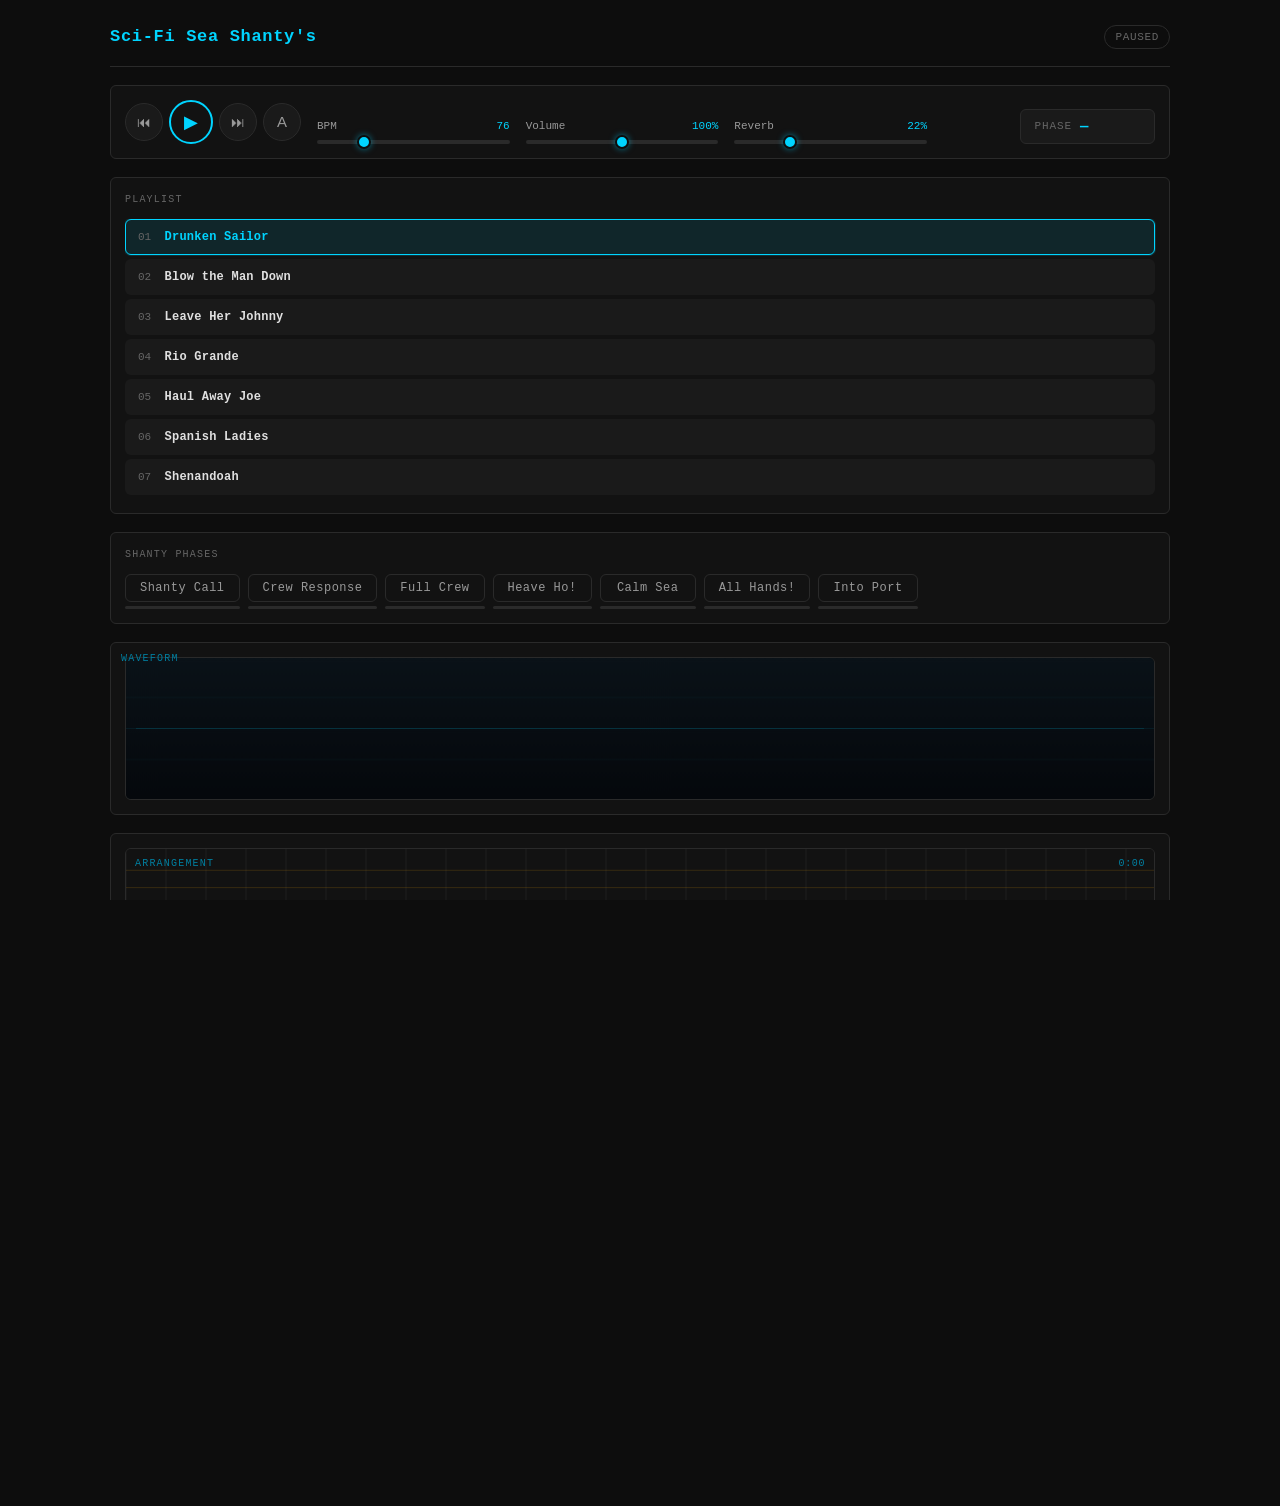
==== commit 68dce978: "Remove phase delete, replace active checkbox with clickable status label - Remove X / phase-remove b" ====
--- a/index.html
+++ b/index.html
@@ -249,46 +249,9 @@
       border-radius: var(--radius) 0 0 var(--radius);
       border-right: none;
     }
-    .phase-item-head .phase-remove {
-      flex: 0 0 0;
-      align-self: stretch;
-      border: 1px solid var(--border);
-      border-radius: 0 var(--radius) var(--radius) 0;
-      background: var(--bg3);
-      color: var(--text-dim);
-      font-size: 16px;
-      line-height: 1;
-      cursor: pointer;
-      padding: 0;
-      font-family: inherit;
-      opacity: 0;
-      width: 0;
-      min-width: 0;
-      overflow: hidden;
-      border-width: 0;
-      pointer-events: none;
-      transition: opacity 0.12s ease, color 0.15s, background 0.15s, border-color 0.15s;
-    }
-    .phase-item:hover .phase-item-head .phase-remove {
-      flex: 0 0 24px;
-      opacity: 1;
-      width: 24px;
-      min-width: 24px;
-      border-width: 1px;
-      pointer-events: auto;
-    }
-    .phase-item:not(:hover) .phase-item-head .phase-btn {
+    .phase-item-head .phase-btn {
       border-radius: var(--radius);
       border-right: 1px solid var(--border);
-    }
-    .phase-item:hover .phase-item-head .phase-btn {
-      border-radius: var(--radius) 0 0 var(--radius);
-      border-right: none;
-    }
-    .phase-item-head .phase-remove:hover {
-      color: var(--red);
-      border-color: rgba(255, 23, 68, 0.45);
-      background: rgba(255, 23, 68, 0.08);
     }
     .phase-btn {
       padding: 6px 14px;
@@ -528,20 +491,24 @@
       letter-spacing: 0.08em;
       margin-right: 4px;
     }
-    .active-wrap {
-      display: inline-flex;
-      align-items: center;
-      gap: 4px;
+    .layer-active-lbl {
       font-size: 9px;
+      letter-spacing: 0.07em;
+      text-transform: uppercase;
+      cursor: pointer;
+      user-select: none;
+      padding: 2px 5px;
+      border-radius: 3px;
+      border: 1px solid transparent;
+      transition: color 0.15s, border-color 0.15s;
+    }
+    .layer-active-lbl.is-active {
+      color: var(--amber);
+      border-color: rgba(255,183,77,0.3);
+    }
+    .layer-active-lbl.is-inactive {
       color: var(--text-dim);
-      letter-spacing: 0.06em;
-      text-transform: uppercase;
-    }
-    .active-wrap input {
-      accent-color: var(--amber);
-      width: 11px;
-      height: 11px;
-      cursor: pointer;
+      border-color: var(--border);
     }
     .layer-solo-btn {
       background: none;
@@ -729,26 +696,15 @@
   const row = document.getElementById('phase-row');
   if (!row) return;
   const list = engine?.getPhases?.() ?? ALL_SCRIPTED_PHASES;
-  const canRemove = list.length > 1;
   row.innerHTML = '';
   list.forEach(p => {
     const item = document.createElement('div');
     item.className = 'phase-item';
     item.dataset.phase = p.id;
-    if (canRemove) {
-      item.innerHTML = `
-        <div class="phase-item-head">
-          <button type="button" class="phase-btn" data-phase="${p.id}">${p.label}</button>
-          <button type="button" class="phase-remove" data-phase="${p.id}" title="Remove phase from song" aria-label="Remove ${p.label}">×</button>
-        </div>
-        <div class="phase-progress"><div class="phase-progress-fill" data-progress="${p.id}"></div></div>
-      `;
-    } else {
-      item.innerHTML = `
-        <button type="button" class="phase-btn" data-phase="${p.id}">${p.label}</button>
-        <div class="phase-progress"><div class="phase-progress-fill" data-progress="${p.id}"></div></div>
-      `;
-    }
+    item.innerHTML = `
+      <button type="button" class="phase-btn" data-phase="${p.id}">${p.label}</button>
+      <div class="phase-progress"><div class="phase-progress-fill" data-progress="${p.id}"></div></div>
+    `;
     row.appendChild(item);
   });
   const placeholder = document.createElement('div');
@@ -1005,19 +961,8 @@
   if (engine) engine.setReverb(v / 100);
 });
 
-// ── Phase row: select phase, remove (×), restore strip ───────────────────
+// ── Phase row: select phase ───────────────────────────────────────────────
 document.getElementById('phase-row').addEventListener('click', async e => {
-  const rm = e.target.closest('.phase-remove');
-  if (rm) {
-    e.preventDefault();
-    e.stopPropagation();
-    const id = rm.dataset.phase;
-    await bootEngine();
-    if (engine.removePhase(id)) {
-      renderPhaseRow();
-    }
-    return;
-  }
   const btn = e.target.closest('.phase-btn');
   if (!btn || btn.disabled) return;
   await bootEngine();
@@ -1118,21 +1063,20 @@
       <div style="display:flex;align-items:center;gap:4px;flex-wrap:wrap;justify-content:flex-end">
         <span class="layer-val ${defaultVal === 0 ? 'muted' : ''}" id="lv-${layer.id}">${(defaultVal / 100).toFixed(2)}</span>
         <button type="button" class="layer-solo-btn" data-layer="${layer.id}" title="Isolate this layer (solo)">S</button>
-        <label class="active-wrap" title="Enable/disable this layer">
-          <input type="checkbox" id="active-${layer.id}" data-layer="${layer.id}" checked>
-          <span>Active</span>
-        </label>
       </div>
     </div>
     <input type="range" class="layer-slider" id="sl-${layer.id}"
            min="0" max="${LAYER_SLIDER_MAX}" value="${defaultVal}" step="1" data-layer="${layer.id}">
     <div class="layer-desc">${layer.desc}</div>
     ${chordBlock}
+    <div style="display:flex;justify-content:flex-end">
+      <span class="layer-active-lbl is-active" id="active-${layer.id}" data-layer="${layer.id}" title="Toggle layer">Active</span>
+    </div>
   `;
 
   const slider = card.querySelector(`#sl-${layer.id}`);
   const valEl  = card.querySelector(`#lv-${layer.id}`);
-  const activeChk = card.querySelector(`#active-${layer.id}`);
+  const activeLbl = card.querySelector(`#active-${layer.id}`);
   layerActive[layer.id] = true;
   slider.classList.toggle('muted', parseInt(slider.value) === 0);
 
@@ -1153,9 +1097,13 @@
     updateLayerDisplayFromState(engine?.getState());
   });
 
-  activeChk.addEventListener('change', () => {
-    layerActive[layer.id] = activeChk.checked;
-    card.classList.toggle('inactive-toggle', !activeChk.checked);
+  activeLbl.addEventListener('click', () => {
+    layerActive[layer.id] = !layerActive[layer.id];
+    const on = layerActive[layer.id];
+    activeLbl.textContent = on ? 'Active' : 'Inactive';
+    activeLbl.classList.toggle('is-active', on);
+    activeLbl.classList.toggle('is-inactive', !on);
+    card.classList.toggle('inactive-toggle', !on);
     syncLayerToEngine(layer.id);
     updateLayerDisplayFromState(engine?.getState());
   });
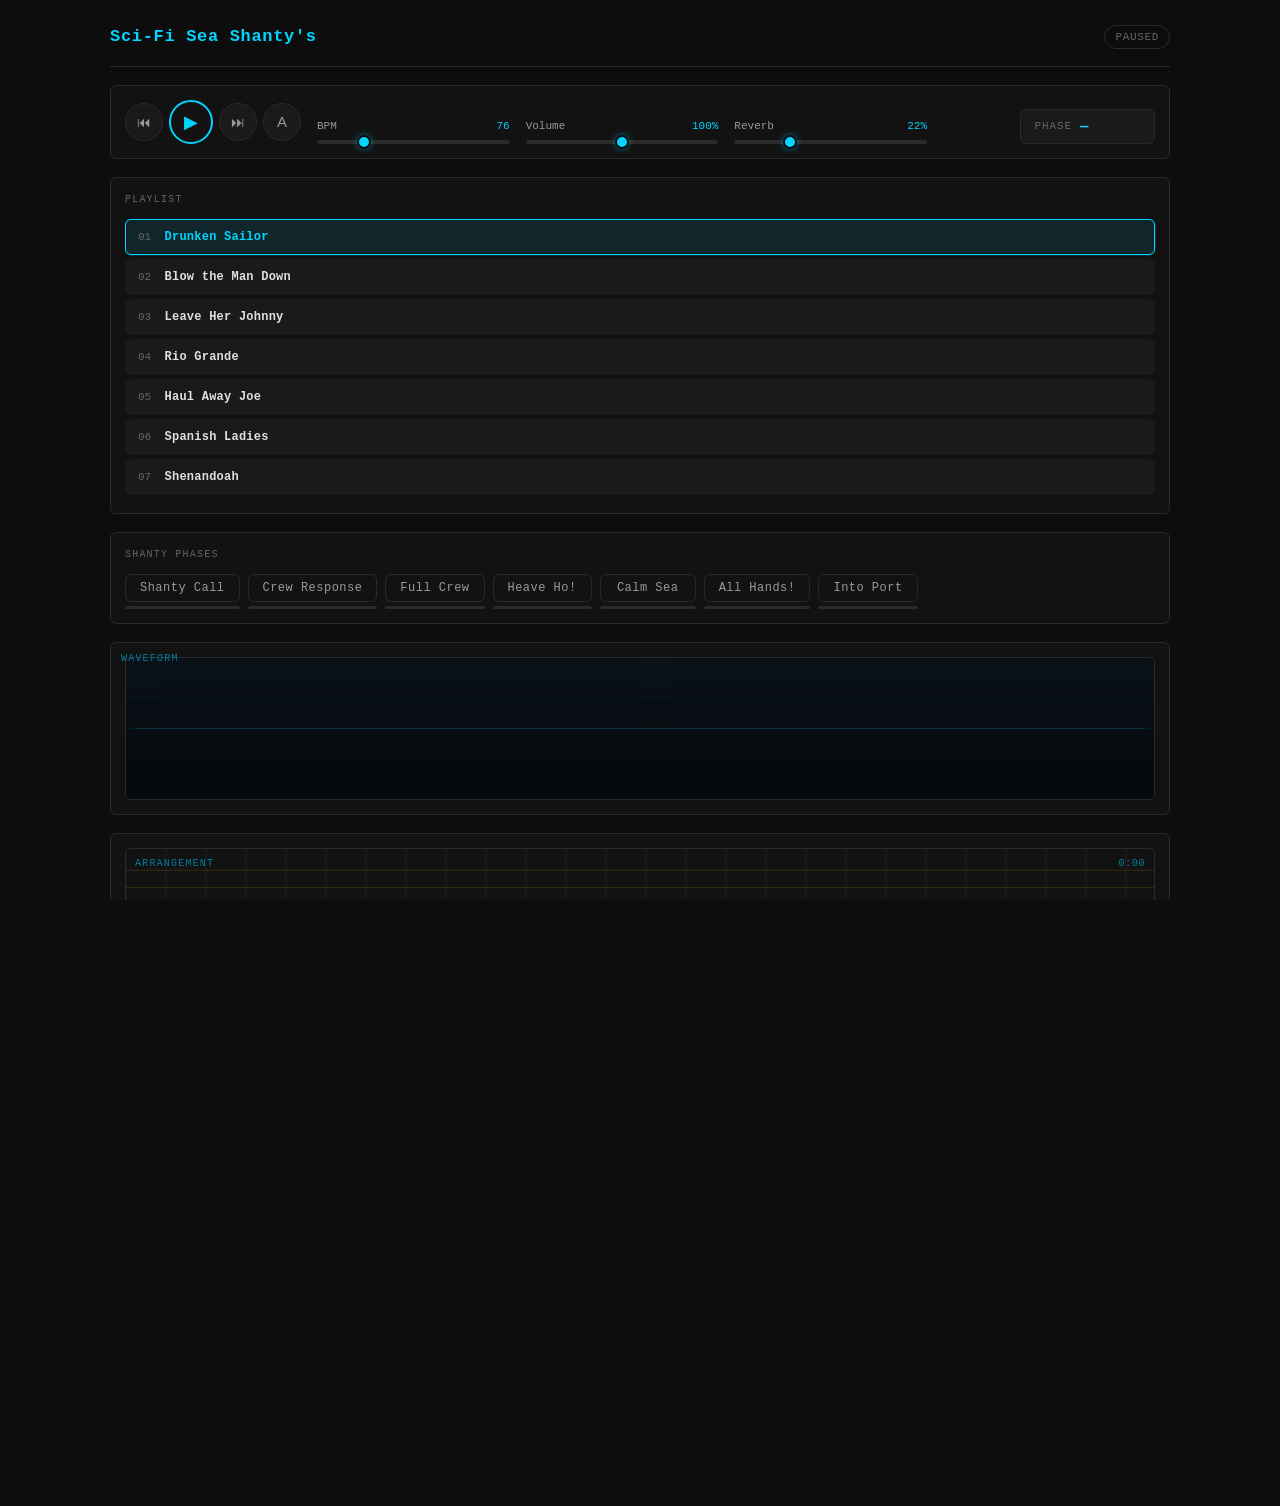
==== commit 80a02e68: "Fix inactive layer label not syncing with card state cacheLayerDom now includes activeLbl, and updat" ====
--- a/index.html
+++ b/index.html
@@ -1026,8 +1026,9 @@
     const slider = document.getElementById(`sl-${layer.id}`);
     const valEl = document.getElementById(`lv-${layer.id}`);
     const card = slider?.closest('.layer-ctrl');
+    const activeLbl = document.getElementById(`active-${layer.id}`);
     if (slider && valEl && card) {
-      layerDomCache[layer.id] = { slider, valEl, card };
+      layerDomCache[layer.id] = { slider, valEl, card, activeLbl };
     }
   });
 }
@@ -1038,15 +1039,21 @@
     const layer = LAYERS[i];
     const cached = layerDomCache[layer.id];
     if (!cached) continue;
-    const { slider, valEl, card } = cached;
+    const { slider, valEl, card, activeLbl } = cached;
     const base = phaseLevels[layer.id] ?? 0;
     const effectiveVal = getEffectiveLayerValue(layer.id, base);
+    const on = layerActive[layer.id] !== false;
     slider.value = Math.round(base * 100);
     valEl.textContent = base.toFixed(2);
     valEl.classList.toggle('muted', effectiveVal === 0);
     slider.classList.toggle('muted', effectiveVal === 0);
-    card.classList.toggle('inactive-phase', !layerActive[layer.id]);
+    card.classList.toggle('inactive-phase', !on);
     card.classList.toggle('phase-inactive', base === 0);
+    if (activeLbl) {
+      activeLbl.textContent = on ? 'Active' : 'Inactive';
+      activeLbl.classList.toggle('is-active', on);
+      activeLbl.classList.toggle('is-inactive', !on);
+    }
   }
 }
 
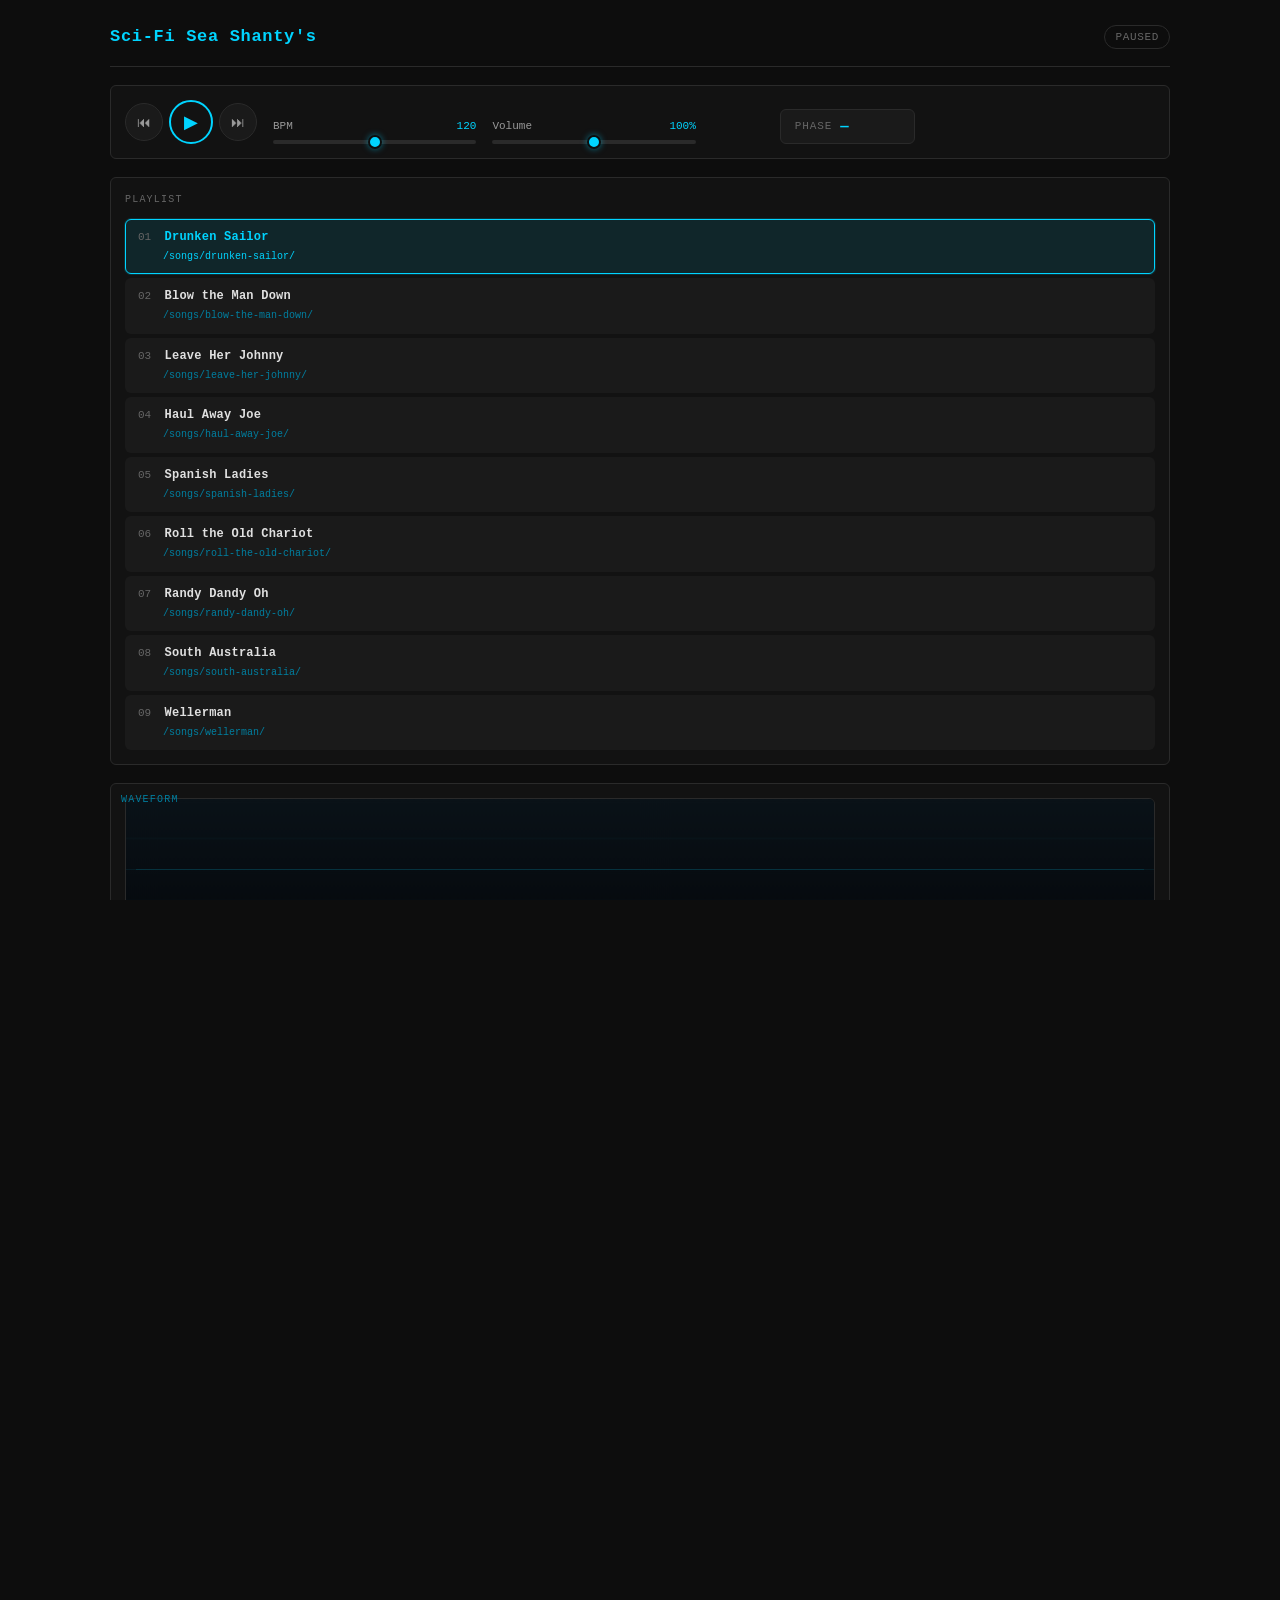
==== commit e29c2356: "Simplify shanty player and add standalone song pages" ====
--- a/index.html
+++ b/index.html
@@ -138,34 +138,6 @@
       cursor: not-allowed;
       pointer-events: none;
     }
-    #btn-acapella {
-      width: 38px;
-      height: 38px;
-      border-radius: 50%;
-      border: 1px solid var(--border);
-      background: var(--bg3);
-      color: var(--text-mid);
-      font-size: 15px;
-      line-height: 1;
-      cursor: pointer;
-      display: flex;
-      align-items: center;
-      justify-content: center;
-      transition: background 0.15s, border-color 0.15s, color 0.15s, transform 0.1s;
-      flex-shrink: 0;
-    }
-    #btn-acapella:hover {
-      border-color: var(--cyan-dim);
-      color: var(--cyan);
-      background: rgba(0,212,255,0.08);
-    }
-    #btn-acapella:active { transform: scale(0.93); }
-    #btn-acapella.active {
-      border-color: var(--amber);
-      color: var(--amber);
-      background: rgba(255, 171, 0, 0.12);
-      box-shadow: 0 0 8px rgba(255, 171, 0, 0.15);
-    }
     #btn-play {
       width: 44px;
       height: 44px;
@@ -225,104 +197,46 @@
     input[type=range].layer-slider::-webkit-slider-thumb { background: var(--layer-color); box-shadow: 0 0 4px rgba(255,171,0,0.22); }
     input[type=range].layer-slider.muted::-webkit-slider-thumb { background: var(--text-dim); box-shadow: none; }
 
-    /* ── Phase timeline ──────────────────────────────────────────────────── */
-    #phase-row {
-      display: flex;
-      gap: 8px;
-      flex-wrap: wrap;
-    }
-    .phase-item {
-      display: flex;
-      flex-direction: column;
-      gap: 4px;
-      min-width: 96px;
-    }
-    .phase-item-head {
-      display: flex;
-      align-items: stretch;
-      gap: 0;
-      min-width: 0;
-    }
-    .phase-item-head .phase-btn {
-      flex: 1;
-      min-width: 0;
-      border-radius: var(--radius) 0 0 var(--radius);
-      border-right: none;
-    }
-    .phase-item-head .phase-btn {
-      border-radius: var(--radius);
-      border-right: 1px solid var(--border);
-    }
-    .phase-btn {
-      padding: 6px 14px;
-      border-radius: var(--radius);
-      border: 1px solid var(--border);
-      background: transparent;
-      color: var(--text-mid);
-      font-family: inherit;
-      font-size: 12px;
-      cursor: pointer;
-      transition: all 0.2s;
-      letter-spacing: 0.04em;
-    }
-    .phase-btn:hover { border-color: var(--cyan-dim); color: var(--cyan); }
-    .phase-btn.active {
-      border-color: var(--cyan);
-      background: rgba(0,212,255,0.1);
-      color: var(--cyan);
-      box-shadow: 0 0 10px rgba(0,212,255,0.15);
-    }
-    .phase-progress {
-      height: 3px;
-      border-radius: 999px;
-      background: var(--border);
-      overflow: hidden;
-    }
-    .phase-progress-fill {
-      height: 100%;
-      width: 0%;
-      background: var(--cyan);
-      transition: width 0.12s linear;
-    }
     /* ── Playlist ───────────────────────────────────────────────────────── */
     .playlist-list {
       display: flex;
       flex-direction: column;
       gap: 4px;
-      max-height: 280px;
-      overflow-y: auto;
       padding-right: 4px;
       margin: 0 -4px 0 0;
     }
-    .playlist-list::-webkit-scrollbar { width: 6px; }
-    .playlist-list::-webkit-scrollbar-thumb {
-      background: var(--border);
-      border-radius: 3px;
-    }
     .playlist-item {
+      display: grid;
+      gap: 6px;
+      width: 100%;
+      padding: 10px 12px;
+      border-radius: var(--radius);
+      border: 1px solid transparent;
+      background: var(--bg3);
+      transition: border-color 0.15s, background 0.15s;
+    }
+    .playlist-item:hover {
+      border-color: var(--cyan-dim);
+      background: rgba(0, 212, 255, 0.06);
+    }
+    .playlist-item.active {
+      border-color: var(--cyan);
+      background: rgba(0, 212, 255, 0.1);
+      box-shadow: 0 0 0 1px rgba(0, 212, 255, 0.15);
+    }
+    .playlist-item-main {
       display: flex;
       align-items: flex-start;
       gap: 10px;
       width: 100%;
       text-align: left;
-      padding: 10px 12px;
-      border-radius: var(--radius);
-      border: 1px solid transparent;
-      background: var(--bg3);
+      background: transparent;
+      border: 0;
       color: var(--text);
       font-family: inherit;
       font-size: 12px;
       cursor: pointer;
-      transition: border-color 0.15s, background 0.15s;
-    }
-    .playlist-item:hover {
-      border-color: var(--cyan-dim);
-      background: rgba(0, 212, 255, 0.06);
-    }
-    .playlist-item.active {
-      border-color: var(--cyan);
-      background: rgba(0, 212, 255, 0.1);
-      box-shadow: 0 0 0 1px rgba(0, 212, 255, 0.15);
+      padding: 0;
     }
     .playlist-item-index {
       flex: 0 0 1.5em;
@@ -348,6 +262,20 @@
       -webkit-box-orient: vertical;
       overflow: hidden;
     }
+    .playlist-item-url {
+      display: inline-block;
+      margin-left: calc(1.5em + 10px);
+      font-size: 10px;
+      line-height: 1.35;
+      color: var(--cyan-dim);
+      text-decoration: none;
+      word-break: break-all;
+    }
+    .playlist-item-url:hover {
+      color: var(--cyan);
+      text-decoration: underline;
+    }
+    .playlist-item.active .playlist-item-url { color: var(--cyan); }
     /* ── Phase readout + Synthesize ───────────────────────────────────────── */
     #info-row {
       display: flex;
@@ -365,12 +293,6 @@
     }
     .info-chip .info-key { color: var(--text-dim); font-size: 11px; text-transform: uppercase; letter-spacing: 0.08em; }
     .info-chip .info-val { color: var(--cyan); font-size: 14px; font-weight: 600; min-width: 60px; }
-    .phase-btn-placeholder {
-      opacity: 0.55;
-      cursor: not-allowed;
-      border-style: dashed !important;
-    }
-
     /* ── Oscilloscope + Arrangement (label style; heights split) ───────────── */
     #scope-wrap,
     #arrangement-wrap {
@@ -447,9 +369,6 @@
     }
     .layer-ctrl.inactive-phase {
       opacity: 0.68;
-    }
-    .layer-ctrl.phase-inactive {
-      opacity: 0.45;
     }
     .layer-ctrl.inactive-toggle {
       border-color: #3a2f2f;
@@ -581,22 +500,16 @@
         <button type="button" id="btn-prev-shanty" title="Previous shanty" aria-label="Previous shanty">⏮</button>
         <button id="btn-play" title="Play / Pause" aria-label="Play or pause">▶</button>
         <button type="button" id="btn-next-shanty" title="Next shanty" aria-label="Next shanty">⏭</button>
-        <button type="button" id="btn-acapella" title="Acapella mode — voices only" aria-label="Toggle acapella mode">A</button>
       </div>
 
       <div class="ctrl" id="bpm-ctrl">
-        <div class="ctrl-label"><span>BPM</span><span id="bpm-display">76</span></div>
-        <input type="range" id="bpm-slider" min="40" max="200" value="76" step="1">
+        <div class="ctrl-label"><span>BPM</span><span id="bpm-display">120</span></div>
+        <input type="range" id="bpm-slider" min="40" max="200" value="120" step="1">
       </div>
 
       <div class="ctrl" id="vol-ctrl">
         <div class="ctrl-label"><span>Volume</span><span id="vol-display">100%</span></div>
         <input type="range" id="vol-slider" min="0" max="200" value="100" step="1">
-      </div>
-
-      <div class="ctrl" id="rev-ctrl">
-        <div class="ctrl-label"><span>Reverb</span><span id="rev-display">22%</span></div>
-        <input type="range" id="rev-slider" min="0" max="80" value="22" step="1">
       </div>
 
       <div id="info-row">
@@ -613,12 +526,6 @@
   <div class="panel" id="playlist-panel">
     <div class="panel-title">Playlist</div>
     <div id="playlist-list" class="playlist-list" role="list" aria-label="Sea shanty playlist"></div>
-  </div>
-
-  <!-- ── Phase Timeline ──────────────────────────────────────────────────── -->
-  <div class="panel">
-    <div class="panel-title">Shanty Phases</div>
-    <div id="phase-row"></div>
   </div>
 
   <!-- ── Oscilloscope ────────────────────────────────────────────────────── -->
@@ -650,7 +557,7 @@
 
   <footer>
     <a href="https://github.com/TomGarske/ProceduralMusicStudio" target="_blank">GitHub</a>
-    &nbsp;·&nbsp; 76 BPM · Sci-Fi Sea Shanty's · Web Audio API
+    &nbsp;·&nbsp; 120 BPM · Sci-Fi Sea Shanty's · Web Audio API
   </footer>
 
 </div>
@@ -661,57 +568,19 @@
 // ── Layer definitions (order = rhythm → low end → harmony → melody → texture) ─
 const LAYERS = [
   { id:'thump',     label:'Fist Thump',     desc:'Knuckle-on-barrel strike on beats 1 & 3', default:50 },
-  { id:'sub',       label:'Hull Rumble',    desc:'Low drone foundation', default:50 },
-  { id:'bass',      label:'Bass Line',      desc:'Root-following bass', default:50 },
+  { id:'bass',      label:'Bass Line',      desc:'Root-following bass with a pitched attack accent', default:50 },
   { id:'piano',     label:'Concertina Chords', desc:'Chord stabs on the downbeat', default:50 },
-  { id:'pad',       label:'Squeezebox Drone', desc:'Sustained bellows drone with vibrato', default:50 },
-  { id:'drone',     label:'Hurdy Drone',    desc:'Held root & fifth (hauling phases)', default:50 },
-  { id:'arp',       label:'Fiddle Melody',  desc:'Reedy melodic pattern', default:50 },
-  { id:'echo',      label:'Fiddle Echo',    desc:'Delayed fiddle copy for width', default:50 },
-  { id:'shim',      label:'Ship\'s Bell',   desc:'Bell ring accent on downbeats', default:50 },
-  { id:'voices',    label:'Crew Chorus',    desc:'Chanting crew with vowel formants', default:50 },
+  { id:'pad',       label:'Cello Harmony',  desc:'Sustained bowed chord tones that follow the bar', default:50 },
+  { id:'drone',     label:'Arco Bass',      desc:'Low supporting root-and-fifth accompaniment', default:50 },
+  { id:'arp',       label:'Cello Melody',   desc:'Bowed cello line in playable range', default:50 },
+  { id:'voiceBass', label:'Crew Bass',      desc:'Lowest chant part, held in a bass tessitura', default:50 },
+  { id:'voiceBaritone', label:'Crew Baritone', desc:'Middle chant part in a steady baritone range', default:50 },
+  { id:'voiceTenor', label:'Crew Tenor',    desc:'Upper chant part kept in a low tenor register', default:50 },
 ];
 /** Layers that follow the phase chord progression (shown in the mixer). */
-const CHORD_LAYER_IDS = ['piano', 'bass', 'voices'];
-
-/** Fallback phase labels if engine is not ready yet */
-const ALL_SCRIPTED_PHASES = [
-  { id: 'shanty_call', label: 'Shanty Call' },
-  { id: 'shanty_response', label: 'Crew Response' },
-  { id: 'full_crew', label: 'Full Crew' },
-  { id: 'heave_ho', label: 'Heave Ho!' },
-  { id: 'calm_sea', label: 'Calm Sea' },
-  { id: 'all_hands', label: 'All Hands!' },
-  { id: 'port', label: 'Into Port' },
-];
+const CHORD_LAYER_IDS = ['piano', 'bass', 'voiceBass', 'voiceBaritone', 'voiceTenor'];
 let presetManifestList = [];
 let activePresetJson = null;
-let progressEls = {};
-function refreshProgressEls() {
-  progressEls = Object.fromEntries(
-    Array.from(document.querySelectorAll('.phase-progress-fill')).map(el => [el.dataset.progress, el])
-  );
-}
-function renderPhaseRow() {
-  const row = document.getElementById('phase-row');
-  if (!row) return;
-  const list = engine?.getPhases?.() ?? ALL_SCRIPTED_PHASES;
-  row.innerHTML = '';
-  list.forEach(p => {
-    const item = document.createElement('div');
-    item.className = 'phase-item';
-    item.dataset.phase = p.id;
-    item.innerHTML = `
-      <button type="button" class="phase-btn" data-phase="${p.id}">${p.label}</button>
-      <div class="phase-progress"><div class="phase-progress-fill" data-progress="${p.id}"></div></div>
-    `;
-    row.appendChild(item);
-  });
-  const placeholder = document.createElement('div');
-  placeholder.className = 'phase-item';
-  // Placeholder removed — no longer needed without novel mode
-  refreshProgressEls();
-}
 /** Layer slider 0–200 → multiplier 0–2× phase level (must match engine `setLayer` max). */
 const LAYER_SLIDER_MAX = 200;
 const LAYER_MULT_MAX = 2;
@@ -772,15 +641,7 @@
   engine.setPhaseLoop(null);
 
   // Wire events
-  // Cache DOM refs once — avoid querySelectorAll on every phase change
   const phaseValEl = document.getElementById('phase-val');
-  let cachedPhaseBtns = Array.from(document.querySelectorAll('.phase-btn'));
-  const origRenderPhaseRow = renderPhaseRow;
-  renderPhaseRow = function() {
-    origRenderPhaseRow();
-    cachedPhaseBtns = Array.from(document.querySelectorAll('.phase-btn'));
-  };
-
   let phaseRafPending = false;
   let lastPhaseEvent = null;
   engine.on('phase', (data) => {
@@ -790,11 +651,9 @@
       requestAnimationFrame(() => {
         phaseRafPending = false;
         if (!lastPhaseEvent) return;
-        const { id, label } = lastPhaseEvent;
+        const { label } = lastPhaseEvent;
         phaseValEl.textContent = label;
-        for (let i = 0; i < cachedPhaseBtns.length; i++) {
-          cachedPhaseBtns[i].classList.toggle('active', cachedPhaseBtns[i].dataset.phase === id);
-        }
+        window.ArrangementLive?.onPhaseMarker?.(label);
         updateLayerDisplayFromState(engine.getState());
         updateChordLayerLabels();
       });
@@ -819,39 +678,15 @@
     }
   });
 
-  let beatRafPending = false;
-  let lastBeatData = null;
-  engine.on('beat', (data) => {
-    lastBeatData = data;
-    if (!beatRafPending) {
-      beatRafPending = true;
-      requestAnimationFrame(() => {
-        beatRafPending = false;
-        if (!lastBeatData) return;
-        const { phase, phaseProgress } = lastBeatData;
-        const keys = Object.keys(progressEls);
-        for (let i = 0; i < keys.length; i++) {
-          progressEls[keys[i]].style.width = keys[i] === phase ? `${Math.round((phaseProgress || 0) * 100)}%` : '0%';
-        }
-      });
-    }
-  });
-
   // Sync sliders to the loaded preset's defaults, then push to engine
-  const presetBpm = activePresetJson?.defaults?.bpm ?? 76;
-  const presetRev = Math.round((activePresetJson?.defaults?.reverb ?? 0.22) * 100);
+  const presetBpm = activePresetJson?.defaults?.bpm ?? 120;
   document.getElementById('bpm-slider').value = presetBpm;
   document.getElementById('bpm-display').textContent = Math.round(presetBpm);
-  document.getElementById('rev-slider').value = presetRev;
-  document.getElementById('rev-display').textContent = presetRev + '%';
   engine.setVolume(parseFloat(document.getElementById('vol-slider').value) / 100);
-  engine.setReverb(presetRev / 100);
   engine.setBPM(presetBpm);
   updateLayerDisplayFromState(engine.getState());
   syncAllLayersToEngine();
   updateChordLayerLabels();
-
-  renderPhaseRow();
   updateMediaSessionPlaybackState();
   updateMediaSessionMetadata();
 
@@ -886,54 +721,6 @@
   }
 });
 
-// ── Acapella mode ────────────────────────────────────────────────────────────
-// Mutes all instrument layers, keeps voices + fist thump for rhythm.
-// Boosts reverb for that raw crew-singing-below-deck feel.
-let acapellaMode = false;
-let acapellaSavedMult = {};   // saved layer multipliers before acapella
-let acapellaSavedReverb = 0;
-const ACAPELLA_VOICE_LAYERS = new Set(['voices', 'thump']);
-
-const btnAcapella = document.getElementById('btn-acapella');
-btnAcapella.addEventListener('click', async () => {
-  if (!engine) await bootEngine();
-  acapellaMode = !acapellaMode;
-  btnAcapella.classList.toggle('active', acapellaMode);
-  btnAcapella.title = acapellaMode ? 'Acapella ON — click to restore full mix' : 'Acapella mode — voices only';
-
-  if (acapellaMode) {
-    // Save current state
-    const state = engine.getState();
-    acapellaSavedReverb = state.reverb;
-    acapellaSavedMult = { ...state.layers };
-
-    // Mute everything except voice layers; boost voices
-    LAYERS.forEach(layer => {
-      if (ACAPELLA_VOICE_LAYERS.has(layer.id)) {
-        engine.setLayer(layer.id, layer.id === 'voices' ? 1.8 : 1.2);
-      } else {
-        engine.setLayer(layer.id, 0);
-      }
-    });
-    // Extra reverb for raw room sound
-    engine.setReverb(Math.min(0.65, acapellaSavedReverb + 0.25));
-    const rev = Math.round(Math.min(0.65, acapellaSavedReverb + 0.25) * 100);
-    document.getElementById('rev-slider').value = rev;
-    document.getElementById('rev-display').textContent = rev + '%';
-  } else {
-    // Restore saved multipliers
-    for (const [id, mult] of Object.entries(acapellaSavedMult)) {
-      engine.setLayer(id, mult);
-    }
-    engine.setReverb(acapellaSavedReverb);
-    const rev = Math.round(acapellaSavedReverb * 100);
-    document.getElementById('rev-slider').value = rev;
-    document.getElementById('rev-display').textContent = rev + '%';
-    // Re-sync sliders to engine state
-    syncAllLayersToEngine();
-  }
-});
-
 // ── Prevent scroll-wheel from changing slider values (causes audio glitches) ──
 document.querySelectorAll('input[type=range]').forEach(slider => {
   slider.addEventListener('wheel', e => { e.preventDefault(); }, { passive: false });
@@ -953,29 +740,6 @@
   volDisplay.textContent = v > 100 ? `${v}% Boost` : `${v}%`;
   volDisplay.classList.toggle('boost', v > 100);
   if (engine) engine.setVolume(v / 100);
-});
-
-document.getElementById('rev-slider').addEventListener('input', e => {
-  const v = parseInt(e.target.value);
-  document.getElementById('rev-display').textContent = v + '%';
-  if (engine) engine.setReverb(v / 100);
-});
-
-// ── Phase row: select phase ───────────────────────────────────────────────
-document.getElementById('phase-row').addEventListener('click', async e => {
-  const btn = e.target.closest('.phase-btn');
-  if (!btn || btn.disabled) return;
-  await bootEngine();
-  const selectedPhase = btn.dataset.phase;
-  if (!engine.getState().transportActive) {
-    engine.play();
-    startKeepalive();
-    btnPlay.classList.add('playing');
-    btnPlay.innerHTML = '⏸';
-    statusPill.textContent = 'playing';
-    statusPill.classList.add('playing');
-  }
-  engine.seekToPhase(selectedPhase);
 });
 
 // ── Layer mixer (flat list, hierarchy order) ───────────────────────────
@@ -1048,7 +812,6 @@
     valEl.classList.toggle('muted', effectiveVal === 0);
     slider.classList.toggle('muted', effectiveVal === 0);
     card.classList.toggle('inactive-phase', !on);
-    card.classList.toggle('phase-inactive', base === 0);
     if (activeLbl) {
       activeLbl.textContent = on ? 'Active' : 'Inactive';
       activeLbl.classList.toggle('is-active', on);
@@ -1245,19 +1008,12 @@
 // Start idle scope immediately
 drawScope();
 
-// ── Keyboard shortcuts ────────────────────────────────────────────────────
+// ── Keyboard shortcut ─────────────────────────────────────────────────────
 document.addEventListener('keydown', async e => {
   if (e.target.tagName === 'INPUT') return;
   if (e.code === 'Space') {
     e.preventDefault();
     btnPlay.click();
-  }
-  // Number keys 1–9 → Nth active scripted phase
-  const idx = parseInt(e.key, 10) - 1;
-  if (idx >= 0 && idx < 9) {
-    await bootEngine();
-    const phases = engine.getPhases();
-    if (idx < phases.length) engine.seekToPhase(phases[idx].id);
   }
 });
 
@@ -1284,18 +1040,21 @@
   if (!list) return;
   list.innerHTML = '';
   presetManifestList.forEach((p, i) => {
-    const btn = document.createElement('button');
-    btn.type = 'button';
-    btn.className = 'playlist-item';
-    btn.setAttribute('role', 'listitem');
-    btn.dataset.file = p.file;
-    btn.innerHTML = `
-      <span class="playlist-item-index">${String(i + 1).padStart(2, '0')}</span>
-      <div class="playlist-item-body">
-        <div class="playlist-item-title">${p.name}</div>
-      </div>
+    const item = document.createElement('div');
+    const songUrl = `/songs/${encodeURIComponent(p.id)}/`;
+    item.className = 'playlist-item';
+    item.setAttribute('role', 'listitem');
+    item.dataset.file = p.file;
+    item.innerHTML = `
+      <button type="button" class="playlist-item-main" data-file="${p.file}">
+        <span class="playlist-item-index">${String(i + 1).padStart(2, '0')}</span>
+        <div class="playlist-item-body">
+          <div class="playlist-item-title">${p.name}</div>
+        </div>
+      </button>
+      <a class="playlist-item-url" href="${songUrl}">${songUrl}</a>
     `;
-    list.appendChild(btn);
+    list.appendChild(item);
   });
 }
 
@@ -1446,16 +1205,9 @@
     renderPlaylistActive();
     await bootEngine();
     engine.applyPreset(activePresetJson);
-    // Reset acapella mode on preset switch
-    acapellaMode = false;
-    btnAcapella.classList.remove('active');
-    const bpm = activePresetJson.defaults?.bpm ?? 76;
+    const bpm = activePresetJson.defaults?.bpm ?? 120;
     document.getElementById('bpm-slider').value = bpm;
     document.getElementById('bpm-display').textContent = Math.round(bpm);
-    const rev = Math.round((activePresetJson.defaults?.reverb ?? 0.22) * 100);
-    document.getElementById('rev-slider').value = rev;
-    document.getElementById('rev-display').textContent = rev + '%';
-    renderPhaseRow();
     engine.play();
     startKeepalive();
     const btnPlayEl = document.getElementById('btn-play');
@@ -1476,7 +1228,7 @@
 document.getElementById('btn-next-shanty').addEventListener('click', () => goToShantyDelta(1));
 document.getElementById('btn-prev-shanty').addEventListener('click', () => goToShantyDelta(-1));
 document.getElementById('playlist-list').addEventListener('click', async e => {
-  const item = e.target.closest('.playlist-item');
+  const item = e.target.closest('.playlist-item-main');
   if (!item?.dataset?.file) return;
   await applyShantyFile(item.dataset.file);
 });
@@ -1513,12 +1265,10 @@
     if (nameEl) nameEl.textContent = lbl;
     if (descEl) descEl.textContent = desc;
   });
-  // Show/hide layers based on preset's layerIds
-  const activeLayerIds = new Set(preset?.layerIds || LAYERS.map(l => l.id));
   LAYERS.forEach(layer => {
     const cached = layerDomCache[layer.id];
     if (cached?.card) {
-      cached.card.style.display = activeLayerIds.has(layer.id) ? '' : 'none';
+      cached.card.style.display = '';
     }
   });
 }
@@ -1532,7 +1282,6 @@
 };
 
 initPresets().then(() => {
-  renderPhaseRow();
   renderPlaylist();
   updateSkipButtonsState();
   renderPlaylistActive();
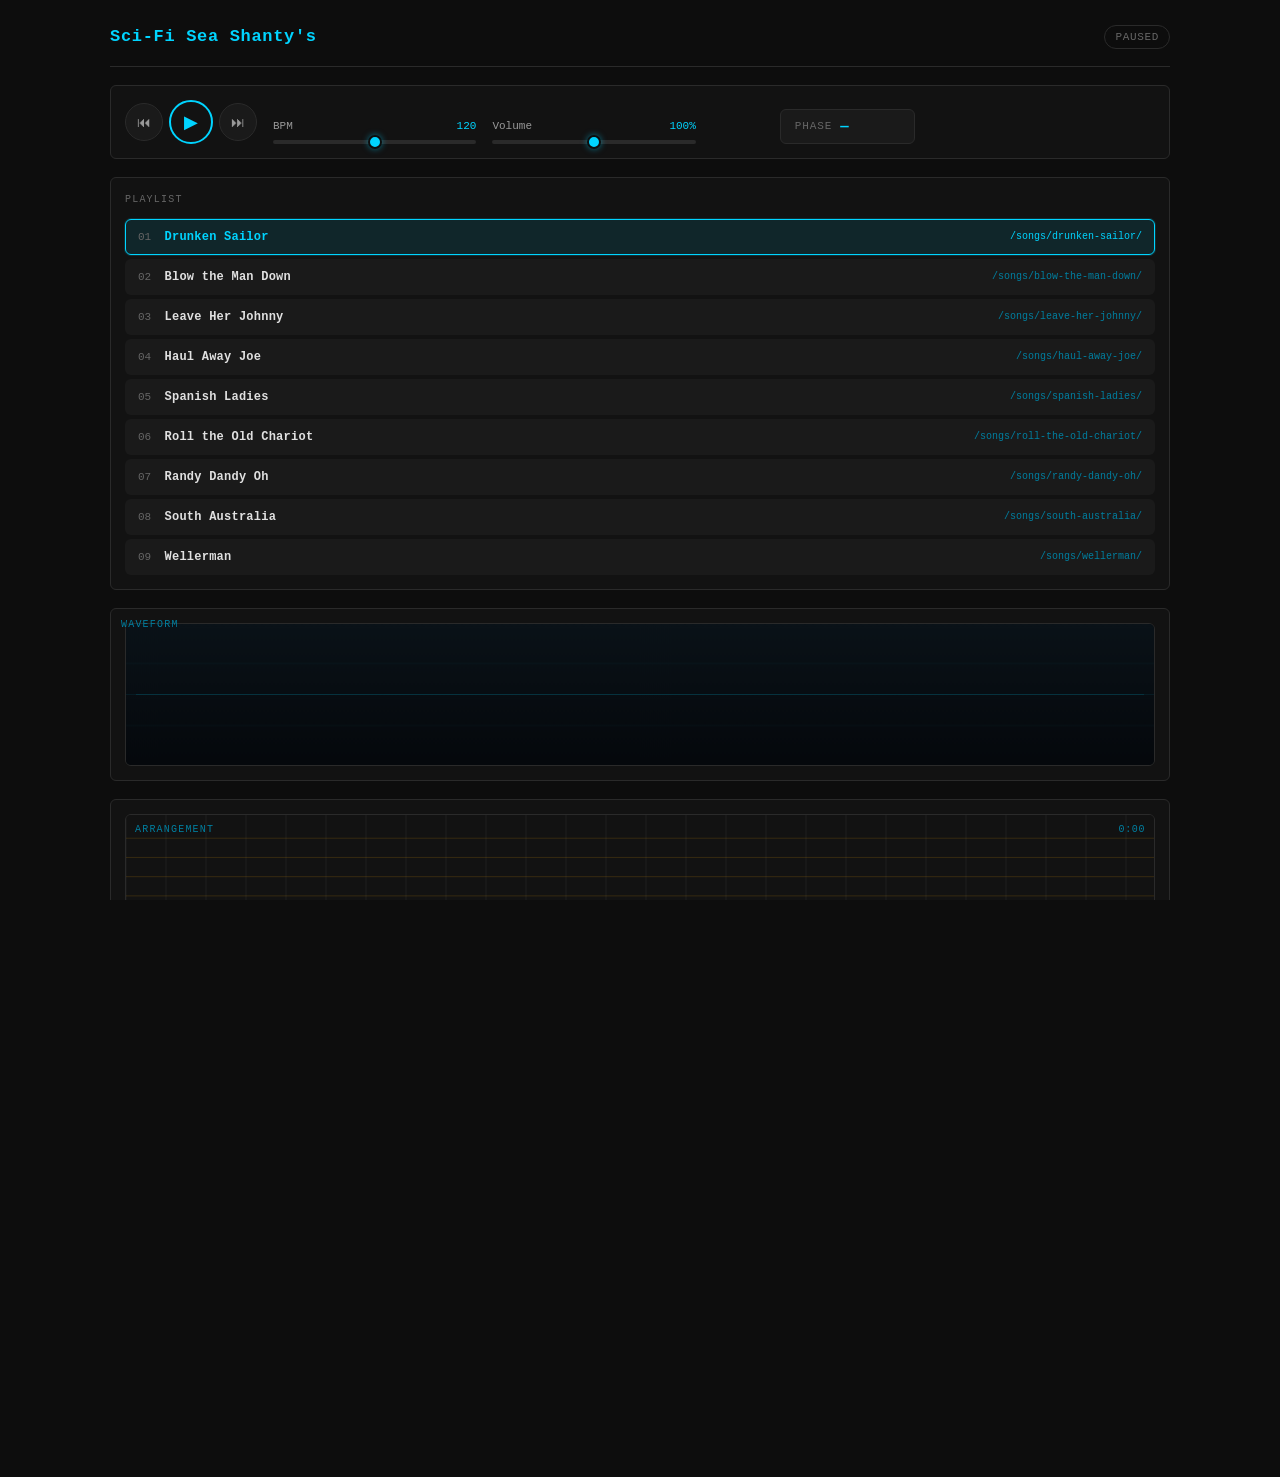
==== commit a30d3c4c: "Refine layer mixer behavior and naming" ====
--- a/index.html
+++ b/index.html
@@ -194,6 +194,13 @@
       transition: transform 0.1s;
     }
     input[type=range]::-webkit-slider-thumb:hover { transform: scale(1.2); }
+    input[type=range].layer-slider {
+      background: linear-gradient(
+        90deg,
+        rgba(255, 171, 0, 0.38) 0 var(--phase-pct, 0%),
+        var(--border) var(--phase-pct, 0%) 100%
+      );
+    }
     input[type=range].layer-slider::-webkit-slider-thumb { background: var(--layer-color); box-shadow: 0 0 4px rgba(255,171,0,0.22); }
     input[type=range].layer-slider.muted::-webkit-slider-thumb { background: var(--text-dim); box-shadow: none; }
 
@@ -207,7 +214,9 @@
     }
     .playlist-item {
       display: grid;
-      gap: 6px;
+      grid-template-columns: minmax(0, 1fr) auto;
+      align-items: center;
+      gap: 12px;
       width: 100%;
       padding: 10px 12px;
       border-radius: var(--radius);
@@ -228,7 +237,7 @@
       display: flex;
       align-items: flex-start;
       gap: 10px;
-      width: 100%;
+      min-width: 0;
       text-align: left;
       background: transparent;
       border: 0;
@@ -263,13 +272,16 @@
       overflow: hidden;
     }
     .playlist-item-url {
-      display: inline-block;
-      margin-left: calc(1.5em + 10px);
+      display: inline-flex;
+      align-items: center;
       font-size: 10px;
       line-height: 1.35;
       color: var(--cyan-dim);
       text-decoration: none;
-      word-break: break-all;
+      white-space: nowrap;
+      max-width: min(42vw, 220px);
+      overflow: hidden;
+      text-overflow: ellipsis;
     }
     .playlist-item-url:hover {
       color: var(--cyan);
@@ -367,13 +379,6 @@
       flex-direction: column;
       gap: 7px;
     }
-    .layer-ctrl.inactive-phase {
-      opacity: 0.68;
-    }
-    .layer-ctrl.inactive-toggle {
-      border-color: #3a2f2f;
-      box-shadow: none;
-    }
     .layer-ctrl .layer-header {
       display: flex;
       justify-content: space-between;
@@ -394,6 +399,29 @@
       text-align: right;
     }
     .layer-val.muted { color: var(--text-dim); }
+    .layer-meta {
+      display: flex;
+      align-items: center;
+      gap: 8px;
+      flex-wrap: wrap;
+      justify-content: flex-end;
+    }
+    .layer-meta-row {
+      display: inline-flex;
+      align-items: center;
+      gap: 4px;
+      font-size: 9px;
+      letter-spacing: 0.06em;
+      text-transform: uppercase;
+      color: var(--text-dim);
+    }
+    .layer-mix-val {
+      color: var(--cyan);
+      font-variant-numeric: tabular-nums;
+      letter-spacing: normal;
+      text-transform: none;
+    }
+    .layer-mix-val.muted { color: var(--text-dim); }
     .layer-desc {
       font-size: 10px;
       color: var(--text-dim);
@@ -409,25 +437,6 @@
       text-transform: uppercase;
       letter-spacing: 0.08em;
       margin-right: 4px;
-    }
-    .layer-active-lbl {
-      font-size: 9px;
-      letter-spacing: 0.07em;
-      text-transform: uppercase;
-      cursor: pointer;
-      user-select: none;
-      padding: 2px 5px;
-      border-radius: 3px;
-      border: 1px solid transparent;
-      transition: color 0.15s, border-color 0.15s;
-    }
-    .layer-active-lbl.is-active {
-      color: var(--amber);
-      border-color: rgba(255,183,77,0.3);
-    }
-    .layer-active-lbl.is-inactive {
-      color: var(--text-dim);
-      border-color: var(--border);
     }
     .layer-solo-btn {
       background: none;
@@ -567,15 +576,15 @@
 <script>
 // ── Layer definitions (order = rhythm → low end → harmony → melody → texture) ─
 const LAYERS = [
-  { id:'thump',     label:'Fist Thump',     desc:'Knuckle-on-barrel strike on beats 1 & 3', default:50 },
-  { id:'bass',      label:'Bass Line',      desc:'Root-following bass with a pitched attack accent', default:50 },
-  { id:'piano',     label:'Concertina Chords', desc:'Chord stabs on the downbeat', default:50 },
-  { id:'pad',       label:'Cello Harmony',  desc:'Sustained bowed chord tones that follow the bar', default:50 },
-  { id:'drone',     label:'Arco Bass',      desc:'Low supporting root-and-fifth accompaniment', default:50 },
-  { id:'arp',       label:'Cello Melody',   desc:'Bowed cello line in playable range', default:50 },
-  { id:'voiceBass', label:'Crew Bass',      desc:'Lowest chant part, held in a bass tessitura', default:50 },
-  { id:'voiceBaritone', label:'Crew Baritone', desc:'Middle chant part in a steady baritone range', default:50 },
-  { id:'voiceTenor', label:'Crew Tenor',    desc:'Upper chant part kept in a low tenor register', default:50 },
+  { id:'thump',     label:'Fist Thump',        desc:'Layered barrel-hit impact on beats 1 and 3', default:100 },
+  { id:'bass',      label:'Plucked Bass',      desc:'Short low root-and-fifth notes with a pitched attack accent', default:100 },
+  { id:'piano',     label:'Concertina Stabs',  desc:'Rhythmic concertina-style chord stabs on the downbeat', default:100 },
+  { id:'pad',       label:'Cello Pad',         desc:'Sustained bowed cello support that retunes with the harmony', default:100 },
+  { id:'drone',     label:'Arco Bass Support', desc:'Bowed bass root-and-fifth support with gentle swells', default:100 },
+  { id:'arp',       label:'Cello Melody',      desc:'Main bowed cello hook, kept in a playable register', default:100 },
+  { id:'voiceBass', label:'Crew Bass',         desc:'Lowest crew chant part in bass range', default:100 },
+  { id:'voiceBaritone', label:'Crew Baritone', desc:'Middle crew chant part in baritone range', default:100 },
+  { id:'voiceTenor', label:'Crew Tenor',       desc:'Upper crew chant part kept in a low tenor range', default:100 },
 ];
 /** Layers that follow the phase chord progression (shown in the mixer). */
 const CHORD_LAYER_IDS = ['piano', 'bass', 'voiceBass', 'voiceBaritone', 'voiceTenor'];
@@ -588,7 +597,6 @@
 // ── Engine boot ──────────────────────────────────────────────────────────
 let engine = null;
 let scopeRaf = null;
-const layerActive = {};  // active/inactive state per layer
 let soloLayerId = null;  // null = all layers audible per mixer; else only this id is heard
 
 const mediaKeepalive = document.getElementById('media-keepalive');
@@ -745,7 +753,6 @@
 // ── Layer mixer (flat list, hierarchy order) ───────────────────────────
 const mixerLayersEl = document.getElementById('mixer-layers');
 function getEffectiveLayerValue(layerId, sliderVal) {
-  if (!layerActive[layerId]) return 0;
   if (soloLayerId !== null && layerId !== soloLayerId) return 0;
   return sliderVal;
 }
@@ -766,19 +773,8 @@
   if (!engine) return;
   const slider = document.getElementById(`sl-${layerId}`);
   if (!slider) return;
-  const desiredVal = parseInt(slider.value, 10) / 100;
-  const state = engine.getState();
-  const baseVal = state?.phaseLevels?.[layerId] ?? 0;
-  const effectiveVal = getEffectiveLayerValue(layerId, desiredVal);
-  // Phase base 0: ratio is undefined; use 1 when the layer is active so gains follow the
-  // phase once it turns on (otherwise mult stays 0 forever after intro).
-  let mult;
-  if (baseVal > 0) {
-    mult = Math.min(LAYER_MULT_MAX, effectiveVal / baseVal);
-  } else {
-    mult = effectiveVal > 0 ? 1 : 0;
-  }
-  engine.setLayer(layerId, mult);
+  const volumeMult = parseInt(slider.value, 10) / 100;
+  engine.setLayer(layerId, getEffectiveLayerValue(layerId, volumeMult));
 }
 function syncAllLayersToEngine() {
   if (!engine) return;
@@ -788,11 +784,11 @@
 function cacheLayerDom() {
   LAYERS.forEach(layer => {
     const slider = document.getElementById(`sl-${layer.id}`);
-    const valEl = document.getElementById(`lv-${layer.id}`);
+    const phaseEl = document.getElementById(`phase-${layer.id}`);
+    const mixEl = document.getElementById(`mix-${layer.id}`);
     const card = slider?.closest('.layer-ctrl');
-    const activeLbl = document.getElementById(`active-${layer.id}`);
-    if (slider && valEl && card) {
-      layerDomCache[layer.id] = { slider, valEl, card, activeLbl };
+    if (slider && phaseEl && mixEl && card) {
+      layerDomCache[layer.id] = { slider, phaseEl, mixEl, card };
     }
   });
 }
@@ -803,35 +799,31 @@
     const layer = LAYERS[i];
     const cached = layerDomCache[layer.id];
     if (!cached) continue;
-    const { slider, valEl, card, activeLbl } = cached;
+    const { slider, phaseEl, mixEl } = cached;
     const base = phaseLevels[layer.id] ?? 0;
-    const effectiveVal = getEffectiveLayerValue(layer.id, base);
-    const on = layerActive[layer.id] !== false;
-    slider.value = Math.round(base * 100);
-    valEl.textContent = base.toFixed(2);
-    valEl.classList.toggle('muted', effectiveVal === 0);
-    slider.classList.toggle('muted', effectiveVal === 0);
-    card.classList.toggle('inactive-phase', !on);
-    if (activeLbl) {
-      activeLbl.textContent = on ? 'Active' : 'Inactive';
-      activeLbl.classList.toggle('is-active', on);
-      activeLbl.classList.toggle('is-inactive', !on);
-    }
+    const volumeMult = parseInt(slider.value, 10) / 100;
+    phaseEl.textContent = base.toFixed(2);
+    mixEl.textContent = volumeMult.toFixed(2);
+    phaseEl.classList.toggle('muted', base === 0);
+    mixEl.classList.toggle('muted', volumeMult === 0);
+    slider.style.setProperty('--phase-pct', `${Math.max(0, Math.min(100, base * 100))}%`);
+    slider.classList.toggle('muted', volumeMult === 0);
   }
 }
 
 function buildLayerCard(layer) {
   const card = document.createElement('div');
   card.className = 'layer-ctrl';
-  const defaultVal = layer.default ?? 50;
+  const defaultVal = layer.default ?? 100;
   const chordBlock = CHORD_LAYER_IDS.includes(layer.id)
     ? `<div class="layer-chords" id="chords-${layer.id}"></div>`
     : '';
   card.innerHTML = `
     <div class="layer-header">
       <span class="layer-name">${layer.label}</span>
-      <div style="display:flex;align-items:center;gap:4px;flex-wrap:wrap;justify-content:flex-end">
-        <span class="layer-val ${defaultVal === 0 ? 'muted' : ''}" id="lv-${layer.id}">${(defaultVal / 100).toFixed(2)}</span>
+      <div class="layer-meta">
+        <span class="layer-meta-row">Phase <span class="layer-val muted" id="phase-${layer.id}">0.00</span></span>
+        <span class="layer-meta-row">Mix <span class="layer-mix-val ${defaultVal === 0 ? 'muted' : ''}" id="mix-${layer.id}">${(defaultVal / 100).toFixed(2)}</span></span>
         <button type="button" class="layer-solo-btn" data-layer="${layer.id}" title="Isolate this layer (solo)">S</button>
       </div>
     </div>
@@ -839,23 +831,19 @@
            min="0" max="${LAYER_SLIDER_MAX}" value="${defaultVal}" step="1" data-layer="${layer.id}">
     <div class="layer-desc">${layer.desc}</div>
     ${chordBlock}
-    <div style="display:flex;justify-content:flex-end">
-      <span class="layer-active-lbl is-active" id="active-${layer.id}" data-layer="${layer.id}" title="Toggle layer">Active</span>
-    </div>
   `;
 
   const slider = card.querySelector(`#sl-${layer.id}`);
-  const valEl  = card.querySelector(`#lv-${layer.id}`);
-  const activeLbl = card.querySelector(`#active-${layer.id}`);
-  layerActive[layer.id] = true;
+  const mixEl = card.querySelector(`#mix-${layer.id}`);
   slider.classList.toggle('muted', parseInt(slider.value) === 0);
+  slider.style.setProperty('--phase-pct', '0%');
 
   slider.addEventListener('wheel', e => { e.preventDefault(); }, { passive: false });
   slider.addEventListener('input', e => {
     const v = parseInt(e.target.value, 10) / 100;
-    valEl.textContent = v.toFixed(2);
+    mixEl.textContent = v.toFixed(2);
     syncLayerToEngine(layer.id);
-    valEl.classList.toggle('muted', v === 0);
+    mixEl.classList.toggle('muted', v === 0);
     slider.classList.toggle('muted', v === 0);
   });
 
@@ -864,17 +852,6 @@
     soloLayerId = soloLayerId === layer.id ? null : layer.id;
     updateSoloStyles();
     syncAllLayersToEngine();
-    updateLayerDisplayFromState(engine?.getState());
-  });
-
-  activeLbl.addEventListener('click', () => {
-    layerActive[layer.id] = !layerActive[layer.id];
-    const on = layerActive[layer.id];
-    activeLbl.textContent = on ? 'Active' : 'Inactive';
-    activeLbl.classList.toggle('is-active', on);
-    activeLbl.classList.toggle('is-inactive', !on);
-    card.classList.toggle('inactive-toggle', !on);
-    syncLayerToEngine(layer.id);
     updateLayerDisplayFromState(engine?.getState());
   });
   return card;
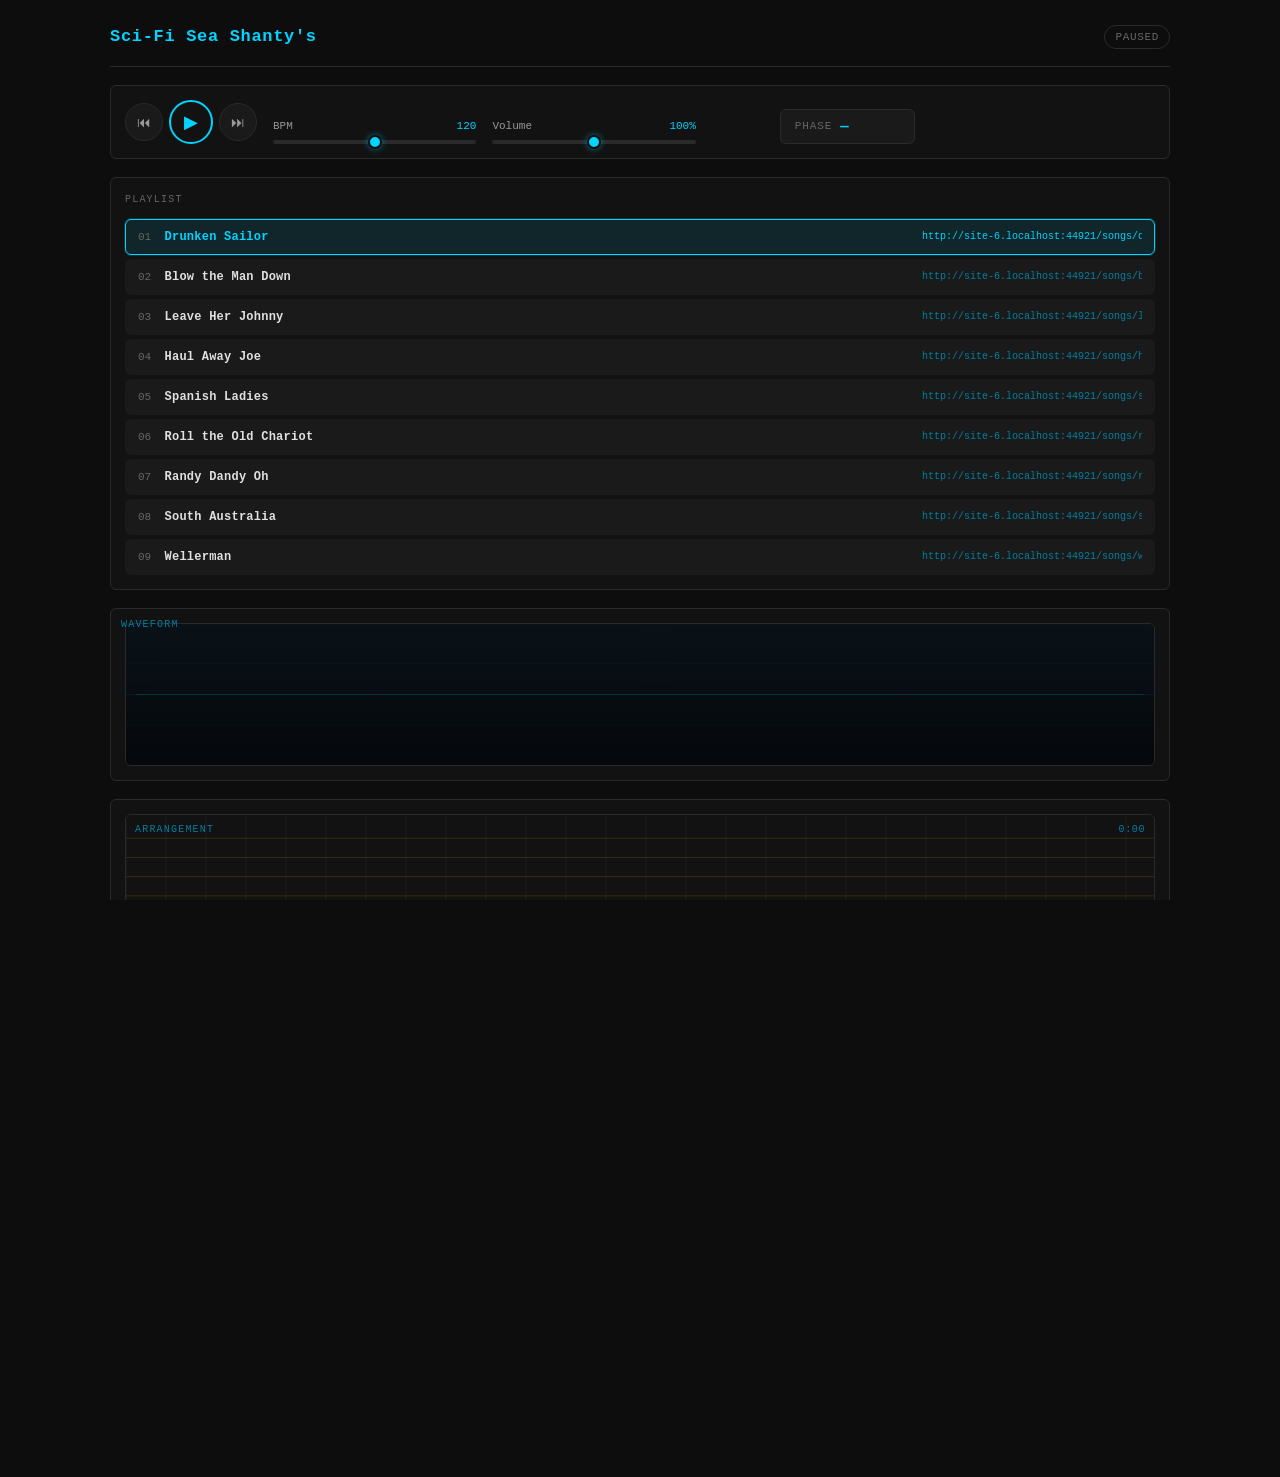
==== commit d8d7d442: "Use absolute standalone song URLs in playlist" ====
--- a/index.html
+++ b/index.html
@@ -1018,7 +1018,7 @@
   list.innerHTML = '';
   presetManifestList.forEach((p, i) => {
     const item = document.createElement('div');
-    const songUrl = `/songs/${encodeURIComponent(p.id)}/`;
+    const songUrl = new URL(`songs/${encodeURIComponent(p.id)}/`, window.location.href).href;
     item.className = 'playlist-item';
     item.setAttribute('role', 'listitem');
     item.dataset.file = p.file;
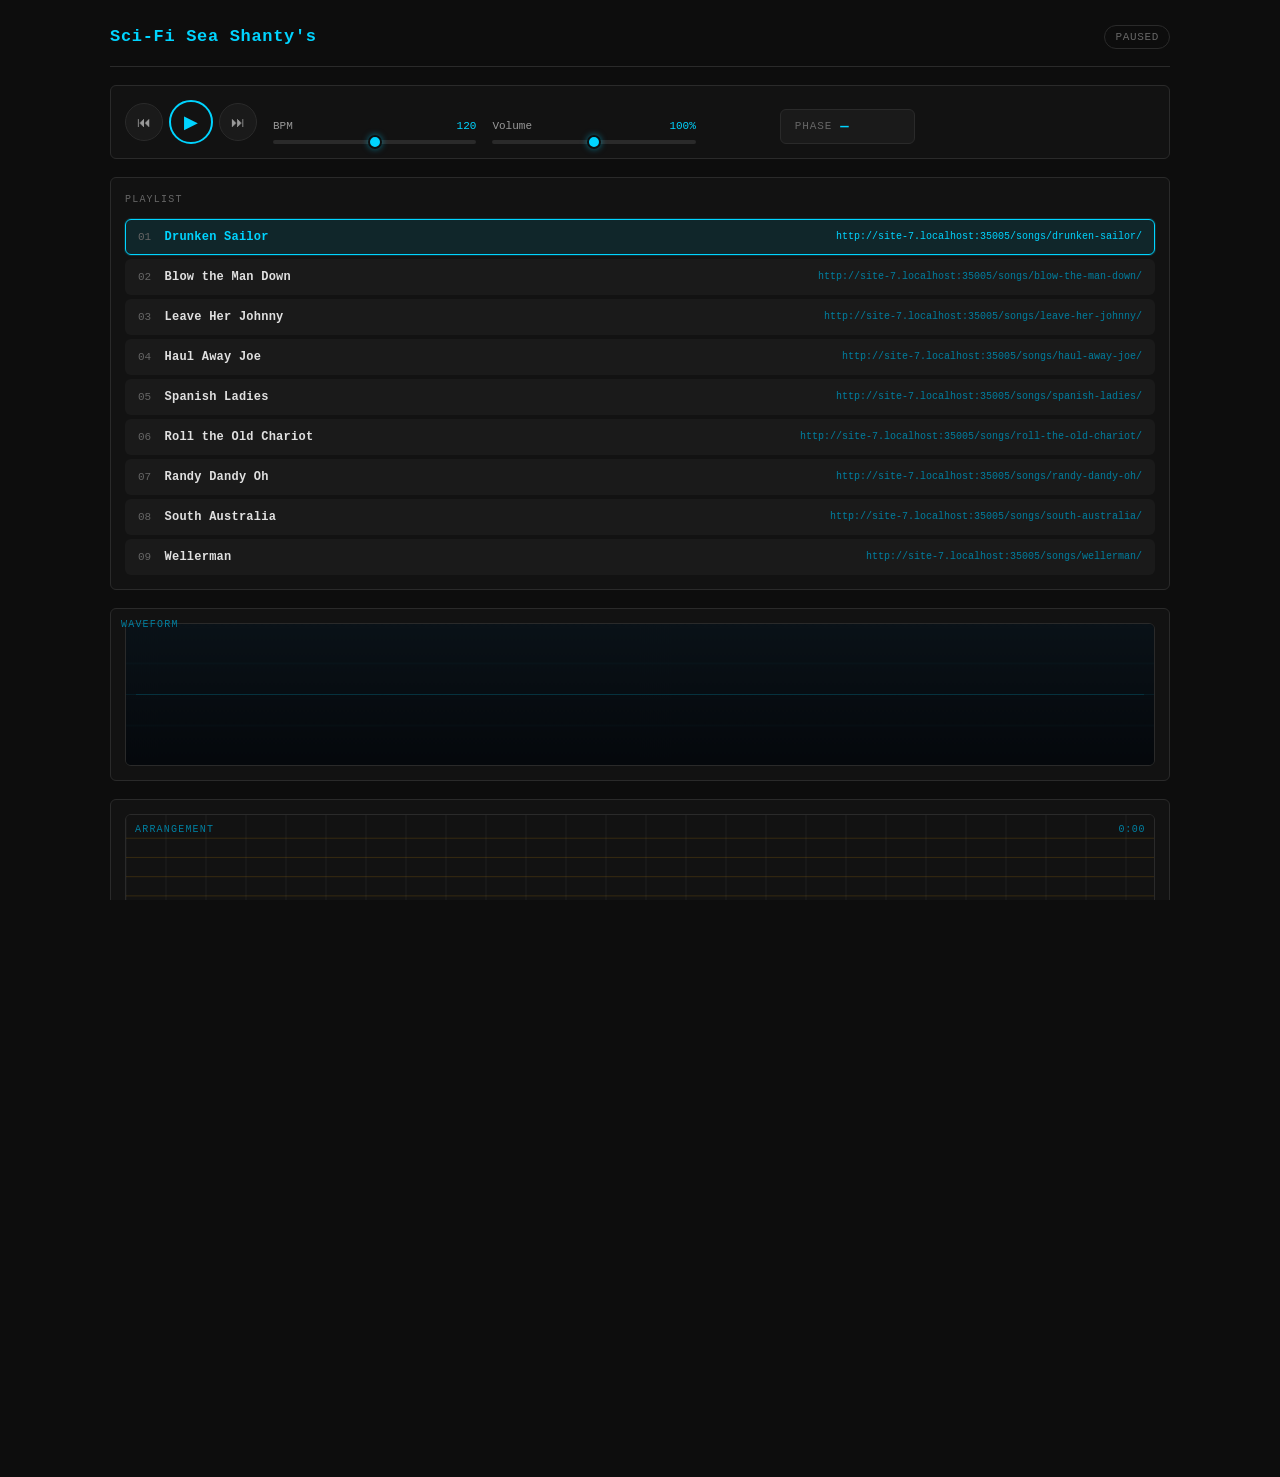
==== commit 52123016: "Show full standalone URLs in playlist" ====
--- a/index.html
+++ b/index.html
@@ -273,15 +273,17 @@
     }
     .playlist-item-url {
       display: inline-flex;
-      align-items: center;
+      align-items: flex-start;
+      justify-content: flex-end;
       font-size: 10px;
       line-height: 1.35;
       color: var(--cyan-dim);
       text-decoration: none;
-      white-space: nowrap;
-      max-width: min(42vw, 220px);
-      overflow: hidden;
-      text-overflow: ellipsis;
+      white-space: normal;
+      max-width: min(52vw, 520px);
+      overflow-wrap: anywhere;
+      word-break: break-word;
+      text-align: right;
     }
     .playlist-item-url:hover {
       color: var(--cyan);
